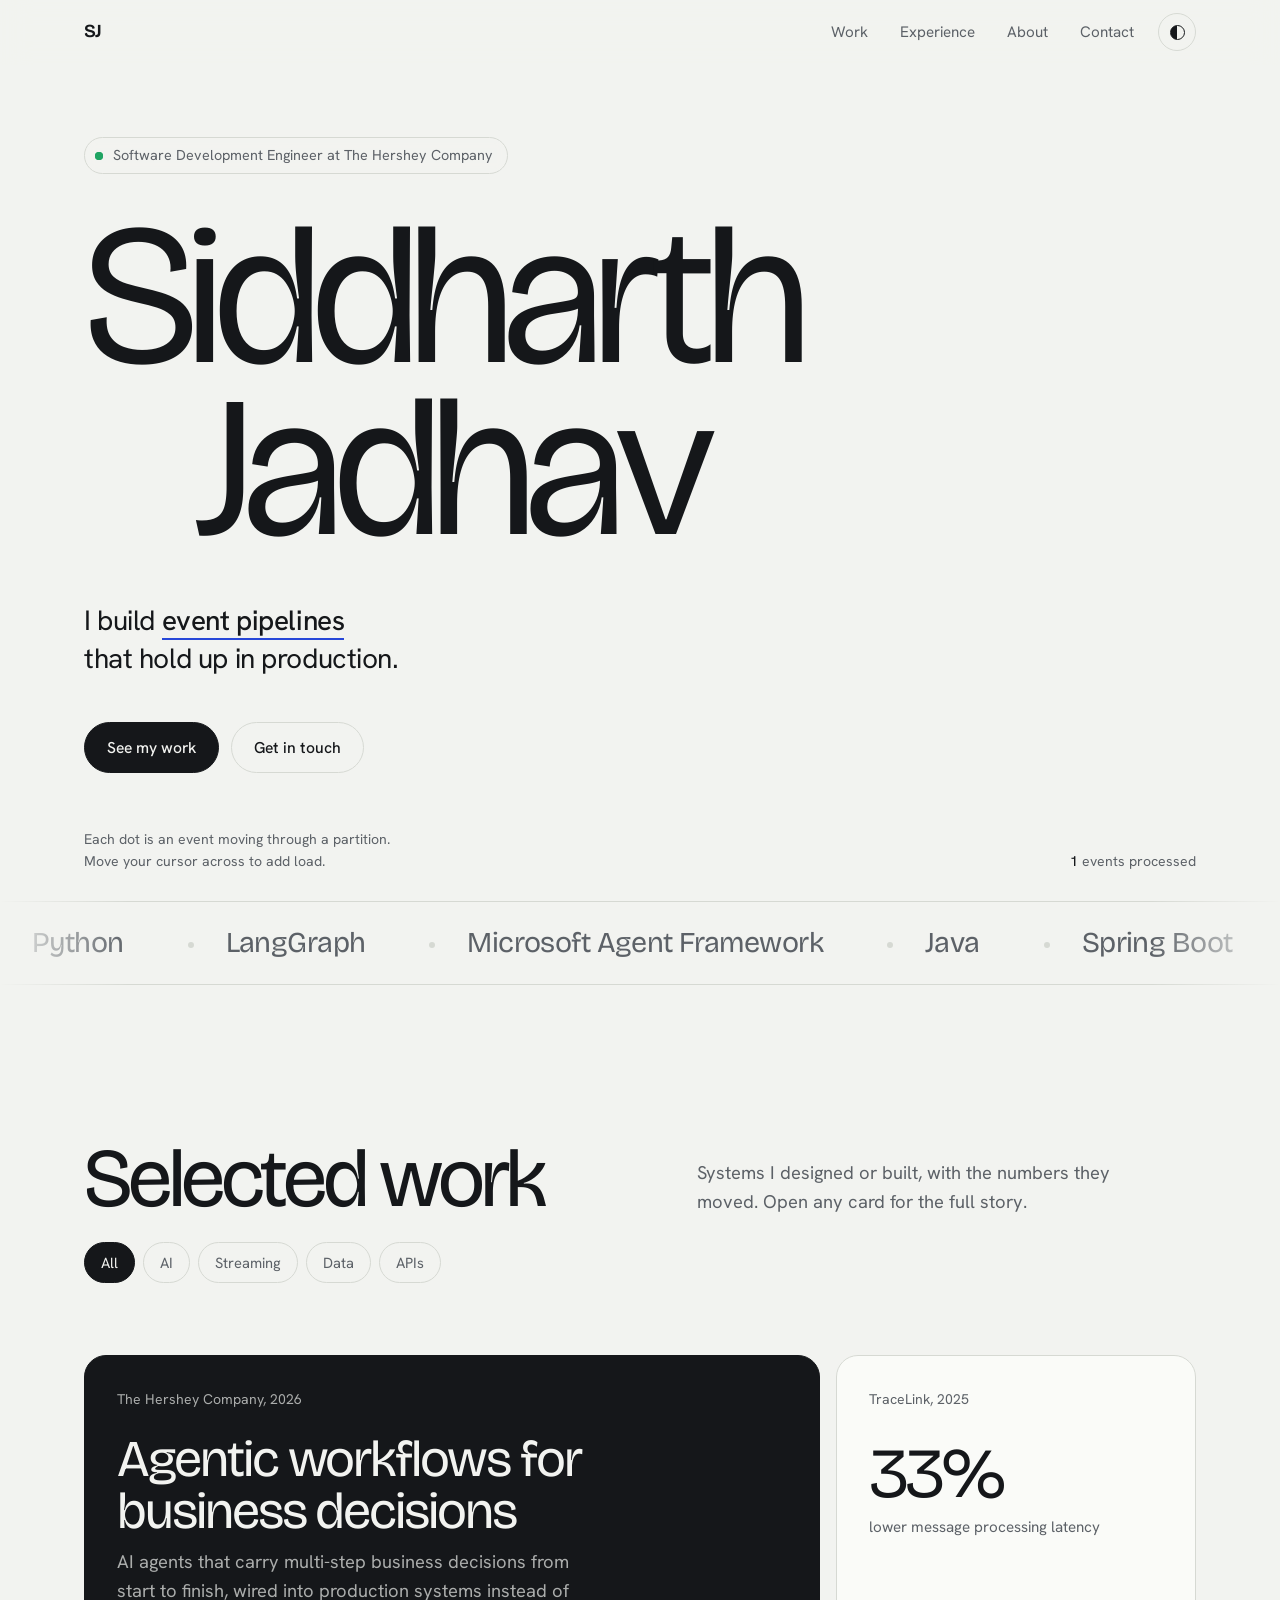
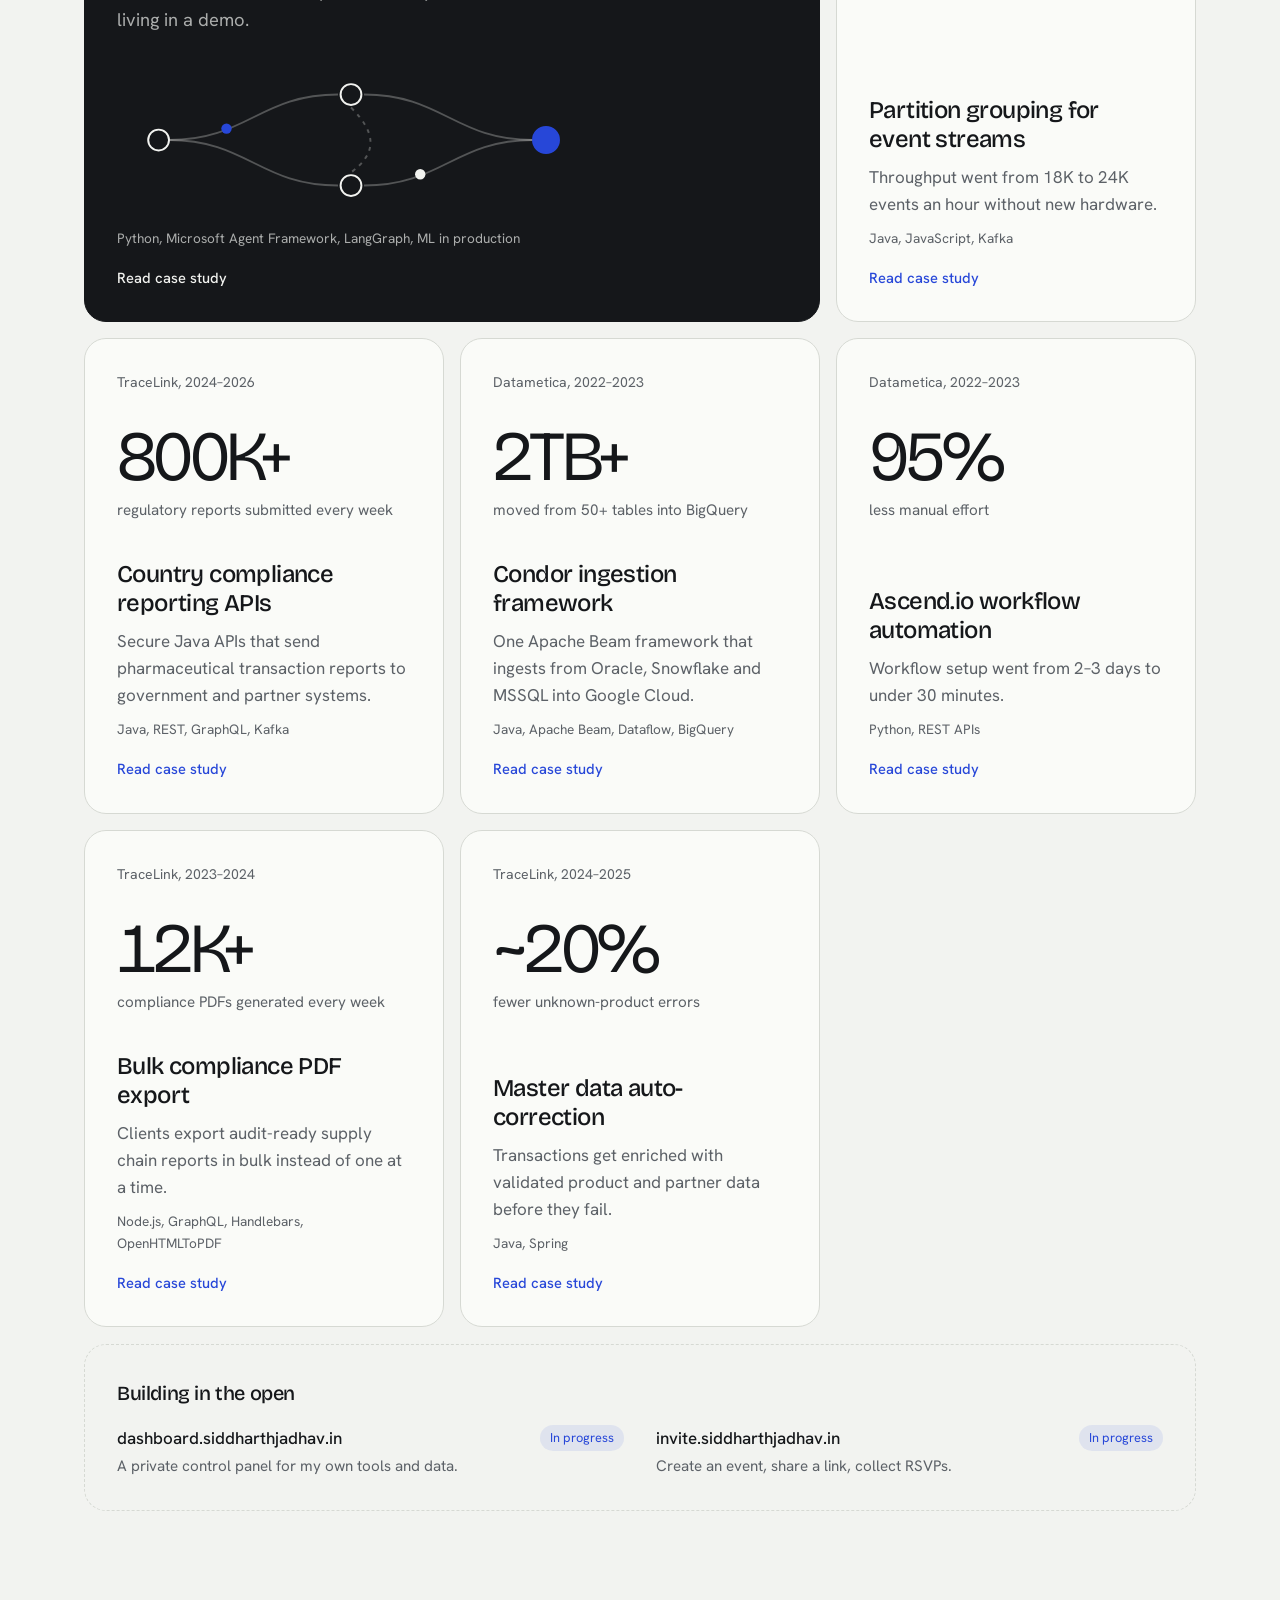
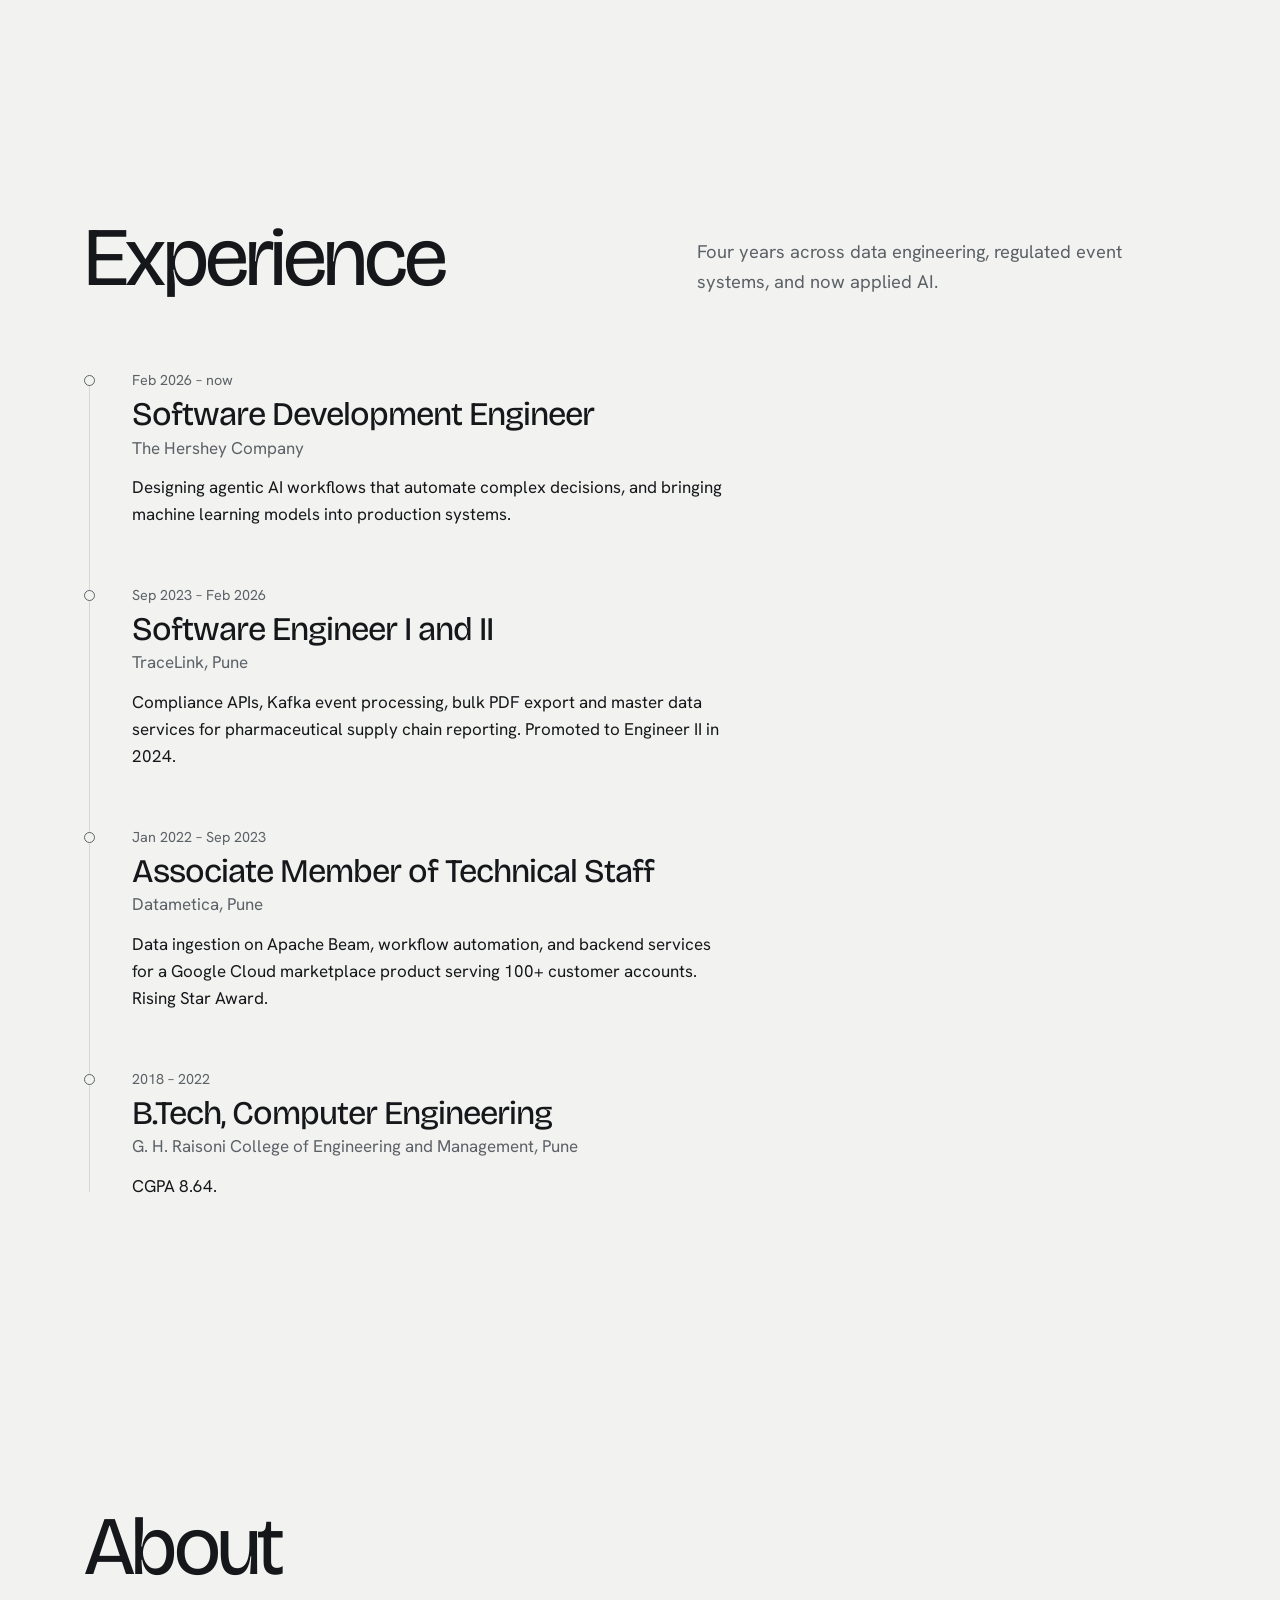
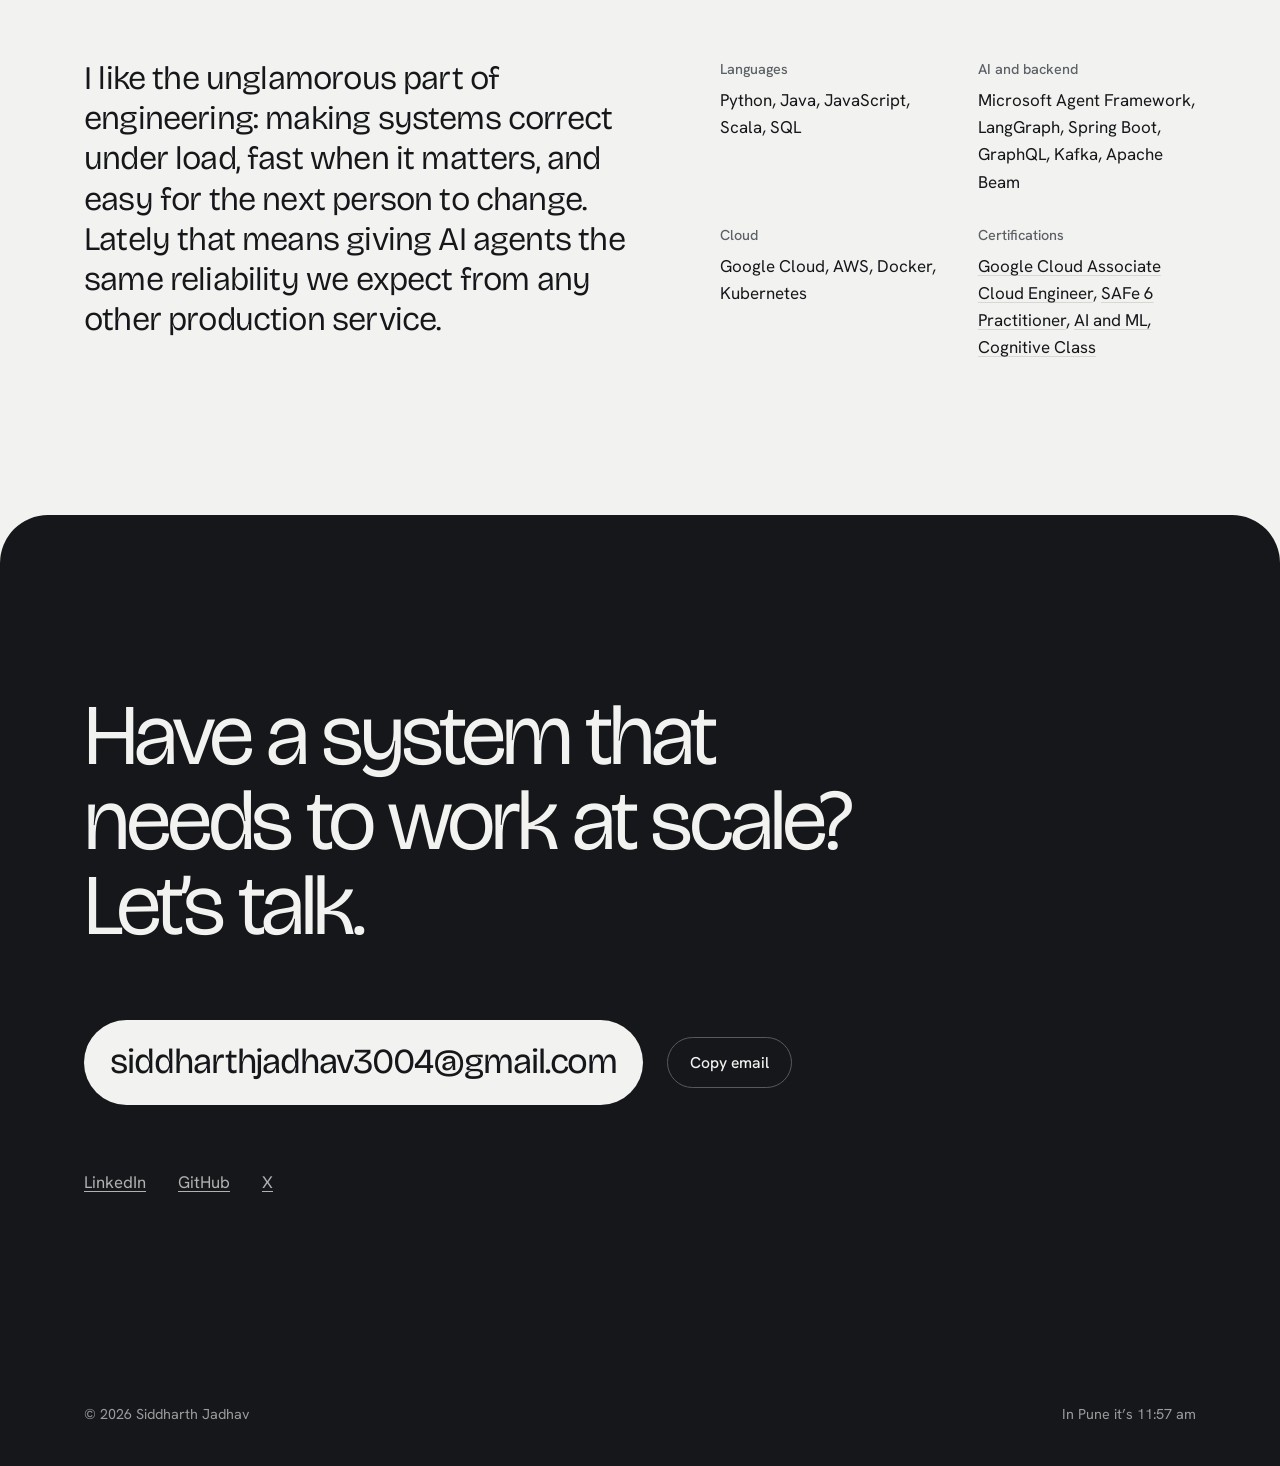
==== index.html @ 0a99e466 "init" ====
<!doctype html>
<html lang="en">
<head>
  <meta charset="utf-8">
  <meta name="viewport" content="width=device-width, initial-scale=1, viewport-fit=cover">
  <title>Siddharth Jadhav, software engineer for AI and data systems</title>
  <meta name="description" content="Siddharth Jadhav builds AI agents, event pipelines and data platforms that run in production. Software engineer at The Hershey Company, Pune.">
  <meta name="theme-color" content="#F2F3F0" media="(prefers-color-scheme: light)">
  <meta name="theme-color" content="#111315" media="(prefers-color-scheme: dark)">
  <link rel="canonical" href="https://siddharthjadhav.in/">
  <link rel="icon" href="/favicon.svg" type="image/svg+xml">
  <meta property="og:type" content="website">
  <meta property="og:url" content="https://siddharthjadhav.in/">
  <meta property="og:title" content="Siddharth Jadhav, software engineer">
  <meta property="og:description" content="AI agents, event pipelines and data platforms that run in production.">
  <meta name="twitter:card" content="summary">
  <script>
    document.documentElement.classList.add('js');
    try { const t = localStorage.getItem('theme'); if (t) document.documentElement.dataset.theme = t; } catch (e) {}
  </script>
  <link rel="preconnect" href="https://fonts.googleapis.com">
  <link rel="preconnect" href="https://fonts.gstatic.com" crossorigin>
  <link href="https://fonts.googleapis.com/css2?family=Bricolage+Grotesque:opsz,wght@12..96,300..700&family=Hanken+Grotesk:wght@400..600&display=swap" rel="stylesheet">
  <link rel="stylesheet" href="/styles.css">
  <script src="/main.js" defer></script>
</head>
<body>
  <a class="skip" href="#main">Skip to content</a>
  <div class="progress" aria-hidden="true"><span id="progress"></span></div>

  <header class="nav" id="nav">
    <div class="wrap nav__inner">
      <a class="nav__mark" href="#top" aria-label="Siddharth Jadhav, back to top">SJ</a>
      <nav aria-label="Sections">
        <ul class="nav__links">
          <li><a href="#work">Work</a></li>
          <li><a href="#experience">Experience</a></li>
          <li><a href="#about">About</a></li>
          <li><a href="#contact">Contact</a></li>
        </ul>
      </nav>
      <button class="theme" id="theme" type="button" aria-label="Switch to dark theme"><span class="theme__dot" aria-hidden="true"></span></button>
    </div>
  </header>

  <main id="main">
    <!-- Hero -->
    <section class="hero" id="top" aria-labelledby="hero-name">
      <canvas class="hero__stream" id="stream" aria-hidden="true"></canvas>
      <div class="wrap hero__inner">
        <p class="hero__now"><span class="pulse" aria-hidden="true"></span>Software Development Engineer at The Hershey Company</p>
        <h1 class="hero__name" id="hero-name" aria-label="Siddharth Jadhav">
          <span class="split" aria-hidden="true">Siddharth</span>
          <span class="split" aria-hidden="true">Jadhav</span>
        </h1>
        <p class="hero__lede">
          I build <span class="rotator" id="rotator" aria-hidden="true"><span>agentic AI workflows</span></span><span class="sr-only">agentic AI workflows, event pipelines and data platforms</span>
          <br>that hold up in production.
        </p>
        <div class="hero__actions">
          <a class="btn btn--solid" href="#work">See my work</a>
          <a class="btn" href="#contact">Get in touch</a>
        </div>
      </div>
      <div class="wrap hero__meta">
        <p class="hero__hint" id="stream-hint">Each dot is an event moving through a partition. Move your cursor across to add load.</p>
        <p class="hero__count" aria-live="off"><span id="stream-count">0</span> events processed</p>
      </div>
    </section>

    <!-- Stack marquee -->
    <div class="marquee" aria-label="Technologies I work with">
      <div class="marquee__track">
        <ul>
          <li>Python</li><li>LangGraph</li><li>Microsoft Agent Framework</li><li>Java</li><li>Spring Boot</li><li>Kafka</li><li>GraphQL</li><li>Apache Beam</li><li>BigQuery</li><li>Google Cloud</li><li>AWS</li><li>Docker</li><li>Kubernetes</li><li>Scala</li><li>SQL</li>
        </ul>
        <ul aria-hidden="true">
          <li>Python</li><li>LangGraph</li><li>Microsoft Agent Framework</li><li>Java</li><li>Spring Boot</li><li>Kafka</li><li>GraphQL</li><li>Apache Beam</li><li>BigQuery</li><li>Google Cloud</li><li>AWS</li><li>Docker</li><li>Kubernetes</li><li>Scala</li><li>SQL</li>
        </ul>
      </div>
    </div>

    <!-- Work -->
    <section class="section wrap" id="work" aria-labelledby="work-title">
      <div class="section__head">
        <h2 class="section__title reveal" id="work-title">Selected work</h2>
        <p class="section__intro reveal">Systems I designed or built, with the numbers they moved. Open any card for the full story.</p>
        <div class="filters reveal" role="group" aria-label="Filter projects">
          <button type="button" class="chip" aria-pressed="true" data-filter="all">All</button>
          <button type="button" class="chip" aria-pressed="false" data-filter="ai">AI</button>
          <button type="button" class="chip" aria-pressed="false" data-filter="streaming">Streaming</button>
          <button type="button" class="chip" aria-pressed="false" data-filter="data">Data</button>
          <button type="button" class="chip" aria-pressed="false" data-filter="apis">APIs</button>
        </div>
      </div>

      <ul class="cases" id="cases">
        <li class="case case--feature reveal" data-tags="ai">
          <button class="case__btn" type="button" aria-haspopup="dialog">
            <span class="case__org">The Hershey Company, 2026</span>
            <span class="case__title">Agentic workflows for business decisions</span>
            <span class="case__sum">AI agents that carry multi-step business decisions from start to finish, wired into production systems instead of living in a demo.</span>
            <span class="case__viz" aria-hidden="true">
              <svg viewBox="0 0 400 120" class="agent-graph">
                <path class="edge" d="M40 60 C 100 60, 110 25, 170 25"/><path class="edge" d="M40 60 C 100 60, 110 95, 170 95"/>
                <path class="edge" d="M190 25 C 250 25, 260 60, 320 60"/><path class="edge" d="M190 95 C 250 95, 260 60, 320 60"/>
                <path class="edge edge--loop" d="M180 35 C 200 55, 200 70, 180 85"/>
                <circle class="node" cx="32" cy="60" r="8"/><circle class="node" cx="180" cy="25" r="8"/><circle class="node" cx="180" cy="95" r="8"/><circle class="node node--end" cx="330" cy="60" r="10"/>
                <circle class="token" r="4"><animateMotion dur="3.2s" repeatCount="indefinite" path="M32 60 C 100 60, 110 25, 180 25 C 250 25, 260 60, 330 60"/></circle>
                <circle class="token token--b" r="4"><animateMotion dur="3.2s" begin="1.6s" repeatCount="indefinite" path="M32 60 C 100 60, 110 95, 180 95 C 250 95, 260 60, 330 60"/></circle>
              </svg>
            </span>
            <span class="case__tags">Python, Microsoft Agent Framework, LangGraph, ML in production</span>
            <span class="case__open">Read case study</span>
          </button>
          <div class="case__detail" hidden>
            <h3>The problem</h3>
            <p>Complex decisions and business processes depended on people moving information between systems and making the same judgment calls by hand.</p>
            <h3>What I’m building</h3>
            <p>Agentic workflows built with Microsoft Agent Framework and LangGraph. Agents plan the steps, call tools and internal systems, and hand off to each other, with machine learning models integrated where predictions drive the decision.</p>
            <h3>How I keep it production grade</h3>
            <p>Agents are treated like any other service: observable, testable, and owned. I work across teams so the workflows stay fast, reliable and maintainable rather than fragile prototypes.</p>
            <p class="note">Details are kept general because this work is confidential.</p>
          </div>
        </li>

        <li class="case reveal" data-tags="streaming">
          <button class="case__btn" type="button" aria-haspopup="dialog">
            <span class="case__org">TraceLink, 2025</span>
            <span class="case__metric"><span data-count="33">33</span>%</span>
            <span class="case__metric-label">lower message processing latency</span>
            <span class="case__title">Partition grouping for event streams</span>
            <span class="case__sum">Throughput went from 18K to 24K events an hour without new hardware.</span>
            <span class="case__tags">Java, JavaScript, Kafka</span>
            <span class="case__open">Read case study</span>
          </button>
          <div class="case__detail" hidden>
            <h3>The problem</h3>
            <p>Messages arrived in very different sizes: roughly 5% large, 20% medium and 75% small. Processing them together meant large payloads slowed everything behind them.</p>
            <h3>What I built</h3>
            <p>A partition grouping approach in Java and JavaScript that routes messages by size class, so heavy messages stop blocking the light ones that make up most of the traffic.</p>
            <h3>The result</h3>
            <p>Message processing latency dropped 33% and throughput rose from 18K to 24K events an hour.</p>
          </div>
        </li>

        <li class="case reveal" data-tags="apis streaming">
          <button class="case__btn" type="button" aria-haspopup="dialog">
            <span class="case__org">TraceLink, 2024–2026</span>
            <span class="case__metric"><span data-count="800">800</span>K+</span>
            <span class="case__metric-label">regulatory reports submitted every week</span>
            <span class="case__title">Country compliance reporting APIs</span>
            <span class="case__sum">Secure Java APIs that send pharmaceutical transaction reports to government and partner systems.</span>
            <span class="case__tags">Java, REST, GraphQL, Kafka</span>
            <span class="case__open">Read case study</span>
          </button>
          <div class="case__detail" hidden>
            <h3>The problem</h3>
            <p>Pharmaceutical companies must report transactions to regulators in each country, on time and without errors, at very high volume.</p>
            <h3>What I built</h3>
            <p>RESTful Java APIs for several country compliance apps, plus parts of the system design for event-driven features connected through GraphQL APIs and Kafka. Message handling is idempotent, so retries never create duplicate filings.</p>
            <h3>The result</h3>
            <p>More than 800,000 transaction reports a week flow securely to regulatory reporting systems.</p>
          </div>
        </li>

        <li class="case reveal" data-tags="data">
          <button class="case__btn" type="button" aria-haspopup="dialog">
            <span class="case__org">Datametica, 2022–2023</span>
            <span class="case__metric"><span data-count="2">2</span>TB+</span>
            <span class="case__metric-label">moved from 50+ tables into BigQuery</span>
            <span class="case__title">Condor ingestion framework</span>
            <span class="case__sum">One Apache Beam framework that ingests from Oracle, Snowflake and MSSQL into Google Cloud.</span>
            <span class="case__tags">Java, Apache Beam, Dataflow, BigQuery</span>
            <span class="case__open">Read case study</span>
          </button>
          <div class="case__detail" hidden>
            <h3>The problem</h3>
            <p>Each migration to BigQuery meant writing new pipeline code per source database and per table.</p>
            <h3>What I built</h3>
            <p>A reusable ingestion framework in Java on Apache Beam, running on Google Cloud Dataflow, that handles Oracle, Snowflake and MSSQL sources.</p>
            <h3>The result</h3>
            <p>Over 2TB of data across 50+ tables ingested into BigQuery. I later trained 80+ colleagues on Beam and Dataflow, which earned Trainer of the Quarter.</p>
          </div>
        </li>

        <li class="case reveal" data-tags="data apis">
          <button class="case__btn" type="button" aria-haspopup="dialog">
            <span class="case__org">Datametica, 2022–2023</span>
            <span class="case__metric"><span data-count="95">95</span>%</span>
            <span class="case__metric-label">less manual effort</span>
            <span class="case__title">Ascend.io workflow automation</span>
            <span class="case__sum">Workflow setup went from 2–3 days to under 30 minutes.</span>
            <span class="case__tags">Python, REST APIs</span>
            <span class="case__open">Read case study</span>
          </button>
          <div class="case__detail" hidden>
            <h3>The problem</h3>
            <p>Creating data workflows in Ascend.io was manual and repetitive, taking two to three days each.</p>
            <h3>What I built</h3>
            <p>A plugin in Python that drives Ascend.io through its REST APIs and generates workflows automatically.</p>
            <h3>The result</h3>
            <p>Workflow creation dropped to under 30 minutes, cutting manual effort by 95%.</p>
          </div>
        </li>

        <li class="case reveal" data-tags="apis">
          <button class="case__btn" type="button" aria-haspopup="dialog">
            <span class="case__org">TraceLink, 2023–2024</span>
            <span class="case__metric"><span data-count="12">12</span>K+</span>
            <span class="case__metric-label">compliance PDFs generated every week</span>
            <span class="case__title">Bulk compliance PDF export</span>
            <span class="case__sum">Clients export audit-ready supply chain reports in bulk instead of one at a time.</span>
            <span class="case__tags">Node.js, GraphQL, Handlebars, OpenHTMLToPDF</span>
            <span class="case__open">Read case study</span>
          </button>
          <div class="case__detail" hidden>
            <h3>The problem</h3>
            <p>Supply chain audits needed professional transaction documents, and clients had no way to produce them at scale.</p>
            <h3>What I built</h3>
            <p>A bulk T2 export feature using Handlebars templates, Node.js and GraphQL, rendered to PDF with OpenHTMLToPDF.</p>
            <h3>The result</h3>
            <p>Clients generate more than 12,000 compliance PDFs a week for audit reporting.</p>
          </div>
        </li>

        <li class="case reveal" data-tags="data">
          <button class="case__btn" type="button" aria-haspopup="dialog">
            <span class="case__org">TraceLink, 2024–2025</span>
            <span class="case__metric">~<span data-count="20">20</span>%</span>
            <span class="case__metric-label">fewer unknown-product errors</span>
            <span class="case__title">Master data auto-correction</span>
            <span class="case__sum">Transactions get enriched with validated product and partner data before they fail.</span>
            <span class="case__tags">Java, Spring</span>
            <span class="case__open">Read case study</span>
          </button>
          <div class="case__detail" hidden>
            <h3>The problem</h3>
            <p>Transactions failed when they referenced product codes (NDCs) or partners the system didn’t recognise.</p>
            <h3>What I built</h3>
            <p>Automated Master Data NDC Update and Partner Master Lookup services in Java Spring that fill in validated data automatically.</p>
            <h3>The result</h3>
            <p>Unknown-NDC transaction errors fell by about 20%. Separately, I fixed data-loss bugs affecting 1.5M+ monthly transactions and added 15+ Grafana metrics to catch issues early.</p>
          </div>
        </li>
      </ul>

      <p class="empty" id="cases-empty" hidden>No projects in this category yet.</p>

      <div class="building reveal">
        <h3 class="building__title">Building in the open</h3>
        <ul class="building__list">
          <li>
            <span class="building__name">dashboard.siddharthjadhav.in</span>
            <span class="building__desc">A private control panel for my own tools and data.</span>
            <span class="status">In progress</span>
          </li>
          <li>
            <span class="building__name">invite.siddharthjadhav.in</span>
            <span class="building__desc">Create an event, share a link, collect RSVPs.</span>
            <span class="status">In progress</span>
          </li>
        </ul>
      </div>
    </section>

    <!-- Experience -->
    <section class="section wrap" id="experience" aria-labelledby="exp-title">
      <div class="section__head">
        <h2 class="section__title reveal" id="exp-title">Experience</h2>
        <p class="section__intro reveal">Four years across data engineering, regulated event systems, and now applied AI.</p>
      </div>
      <ol class="timeline" id="timeline">
        <li class="timeline__fill" aria-hidden="true"><span id="timeline-fill"></span></li>
        <li class="stop reveal">
          <span class="stop__dot" aria-hidden="true"></span>
          <p class="stop__when">Feb 2026 – now</p>
          <h3 class="stop__role">Software Development Engineer</h3>
          <p class="stop__org">The Hershey Company</p>
          <p class="stop__text">Designing agentic AI workflows that automate complex decisions, and bringing machine learning models into production systems.</p>
        </li>
        <li class="stop reveal">
          <span class="stop__dot" aria-hidden="true"></span>
          <p class="stop__when">Sep 2023 – Feb 2026</p>
          <h3 class="stop__role">Software Engineer I and II</h3>
          <p class="stop__org">TraceLink, Pune</p>
          <p class="stop__text">Compliance APIs, Kafka event processing, bulk PDF export and master data services for pharmaceutical supply chain reporting. Promoted to Engineer II in 2024.</p>
        </li>
        <li class="stop reveal">
          <span class="stop__dot" aria-hidden="true"></span>
          <p class="stop__when">Jan 2022 – Sep 2023</p>
          <h3 class="stop__role">Associate Member of Technical Staff</h3>
          <p class="stop__org">Datametica, Pune</p>
          <p class="stop__text">Data ingestion on Apache Beam, workflow automation, and backend services for a Google Cloud marketplace product serving 100+ customer accounts. Rising Star Award.</p>
        </li>
        <li class="stop reveal">
          <span class="stop__dot" aria-hidden="true"></span>
          <p class="stop__when">2018 – 2022</p>
          <h3 class="stop__role">B.Tech, Computer Engineering</h3>
          <p class="stop__org">G. H. Raisoni College of Engineering and Management, Pune</p>
          <p class="stop__text">CGPA 8.64.</p>
        </li>
      </ol>
    </section>

    <!-- About -->
    <section class="section wrap about" id="about" aria-labelledby="about-title">
      <div class="section__head">
        <h2 class="section__title reveal" id="about-title">About</h2>
      </div>
      <div class="about__grid">
        <p class="about__lede reveal">I like the unglamorous part of engineering: making systems correct under load, fast when it matters, and easy for the next person to change. Lately that means giving AI agents the same reliability we expect from any other production service.</p>
        <div class="about__cols">
          <div class="reveal">
            <h3 class="mini">Languages</h3>
            <p>Python, Java, JavaScript, Scala, SQL</p>
          </div>
          <div class="reveal">
            <h3 class="mini">AI and backend</h3>
            <p>Microsoft Agent Framework, LangGraph, Spring Boot, GraphQL, Kafka, Apache Beam</p>
          </div>
          <div class="reveal">
            <h3 class="mini">Cloud</h3>
            <p>Google Cloud, AWS, Docker, Kubernetes</p>
          </div>
          <div class="reveal">
            <h3 class="mini">Certifications</h3>
            <p>
              <a href="https://www.linkedin.com/in/siddharthjadhavcs" target="_blank" rel="noopener">Google Cloud Associate Cloud Engineer</a>,
              <a href="https://www.credly.com/badges/0607cac9-7429-40f5-8d12-6b64a082e277/public_url" target="_blank" rel="noopener">SAFe 6 Practitioner</a>,
              <a href="https://courses.cognitiveclass.ai/certificates/bc1ccd6fc1c7474e9ce365d98f029f6e" target="_blank" rel="noopener">AI and ML, Cognitive Class</a>
            </p>
          </div>
        </div>
      </div>
    </section>

    <!-- Contact -->
    <section class="contact" id="contact" aria-labelledby="contact-title">
      <div class="wrap">
        <h2 class="contact__title reveal" id="contact-title">Have a system that needs to work at scale? Let’s talk.</h2>
        <div class="contact__row reveal">
          <a class="contact__email magnetic" id="email" href="mailto:siddharthjadhav3004@gmail.com">siddharthjadhav3004@gmail.com</a>
          <button class="btn" id="copy" type="button">Copy email</button>
        </div>
        <ul class="contact__links reveal">
          <li><a href="https://www.linkedin.com/in/siddharthjadhavcs" target="_blank" rel="noopener">LinkedIn</a></li>
          <li><a href="https://github.com/SiddharthJadhav99" target="_blank" rel="noopener">GitHub</a></li>
          <li><a href="https://x.com/siddharth_png" target="_blank" rel="noopener">X</a></li>
        </ul>
      </div>
    </section>
  </main>

  <footer class="footer wrap">
    <p>© <span id="year">2026</span> Siddharth Jadhav</p>
    <p>In Pune it’s <time id="clock">--:--</time></p>
  </footer>

  <dialog class="sheet" id="sheet" aria-labelledby="sheet-title">
    <div class="sheet__inner">
      <button class="sheet__close" type="button" id="sheet-close" aria-label="Close case study"></button>
      <p class="sheet__org" id="sheet-org"></p>
      <h2 class="sheet__title" id="sheet-title"></h2>
      <p class="sheet__metric" id="sheet-metric"></p>
      <div class="sheet__body" id="sheet-body"></div>
      <p class="sheet__tags" id="sheet-tags"></p>
    </div>
  </dialog>
</body>
</html>
---- styles.css ----
:root {
  --bg: #F2F3F0;
  --surface: #FAFBF8;
  --ink: #15171A;
  --muted: #5C6167;
  --line: #D6D9D3;
  --accent: #2747D8;
  --accent-ink: #FFFFFF;
  --accent-soft: rgba(39, 71, 216, 0.09);
  --display: "Bricolage Grotesque", "Hanken Grotesk", ui-sans-serif, system-ui, sans-serif;
  --text: "Hanken Grotesk", ui-sans-serif, system-ui, -apple-system, "Segoe UI", Roboto, sans-serif;
  --pad: clamp(20px, 5vw, 64px);
  --ease: cubic-bezier(.2, .7, .1, 1);
  --spring: cubic-bezier(.34, 1.4, .64, 1);
  color-scheme: light;
  box-sizing: border-box;
  padding-top: env(safe-area-inset-top, 0px);
  padding-bottom: env(safe-area-inset-bottom, 0px);
}
@media (prefers-color-scheme: dark) {
  :root:not([data-theme="light"]) {
    --bg: #111315; --surface: #181B1E; --ink: #ECEDE9; --muted: #9AA1A7; --line: #2A2E33;
    --accent: #8EA2FF; --accent-ink: #0E1230; --accent-soft: rgba(142, 162, 255, 0.11);
    color-scheme: dark;
  }
}
:root[data-theme="dark"] {
  --bg: #111315; --surface: #181B1E; --ink: #ECEDE9; --muted: #9AA1A7; --line: #2A2E33;
  --accent: #8EA2FF; --accent-ink: #0E1230; --accent-soft: rgba(142, 162, 255, 0.11);
  color-scheme: dark;
}

*, *::before, *::after { box-sizing: inherit; }
html { scroll-behavior: smooth; scroll-padding-top: calc(76px + env(safe-area-inset-top, 0px)); -webkit-text-size-adjust: 100%; }
body {
  margin: 0; background: var(--bg); color: var(--ink);
  font-family: var(--text); font-size: clamp(1rem, .96rem + .2vw, 1.0625rem); line-height: 1.6;
  -webkit-font-smoothing: antialiased; overflow-x: clip;
  transition: background-color .5s var(--ease), color .5s var(--ease);
}
a { color: inherit; text-underline-offset: .2em; text-decoration-thickness: 1px; }
a:hover { color: var(--accent); }
:focus-visible { outline: 2px solid var(--accent); outline-offset: 3px; border-radius: 4px; }
::selection { background: var(--accent); color: var(--accent-ink); }
.sr-only { position: absolute; width: 1px; height: 1px; overflow: hidden; clip: rect(0 0 0 0); white-space: nowrap; }
.wrap { width: 100%; max-width: 1240px; margin-inline: auto; padding-inline: var(--pad); }
.skip { position: absolute; left: 12px; top: -60px; padding: 8px 14px; background: var(--ink); color: var(--bg); border-radius: 8px; z-index: 60; text-decoration: none; }
.skip:focus { top: calc(12px + env(safe-area-inset-top, 0px)); }

/* Scroll progress and nav */
.progress { position: fixed; top: env(safe-area-inset-top, 0px); left: 0; right: 0; height: 2px; z-index: 40; pointer-events: none; }
.progress span { display: block; height: 100%; background: var(--accent); transform-origin: left; transform: scaleX(0); }
body::before { content: ""; position: fixed; inset: 0 0 auto; height: env(safe-area-inset-top, 0px); z-index: 30; background: var(--bg); }
.nav {
  position: sticky; top: env(safe-area-inset-top, 0px); z-index: 30;
  background: color-mix(in srgb, var(--bg) 82%, transparent);
  backdrop-filter: saturate(1.5) blur(14px); -webkit-backdrop-filter: saturate(1.5) blur(14px);
  border-bottom: 1px solid transparent;
  transition: border-color .3s, transform .45s var(--ease);
}
.nav.is-scrolled { border-bottom-color: var(--line); }
.nav.is-hidden { transform: translateY(-110%); }
.nav__inner { display: flex; align-items: center; gap: 24px; height: 64px; }
.nav__mark { font-family: var(--display); font-weight: 650; font-size: 1.15rem; letter-spacing: -.03em; text-decoration: none; }
.nav__inner > nav { margin-left: auto; }
.nav__links { display: flex; gap: clamp(14px, 3vw, 32px); list-style: none; margin: 0; padding: 0; }
.nav__links a { position: relative; text-decoration: none; color: var(--muted); font-size: .95rem; padding-block: 6px; transition: color .2s; }
.nav__links a::after { content: ""; position: absolute; left: 0; right: 0; bottom: 0; height: 1.5px; background: currentColor; transform: scaleX(0); transform-origin: right; transition: transform .4s var(--ease); }
.nav__links a:hover, .nav__links a[aria-current="true"] { color: var(--ink); }
.nav__links a:hover::after, .nav__links a[aria-current="true"]::after { transform: scaleX(1); transform-origin: left; }
.theme { width: 38px; height: 38px; display: grid; place-items: center; background: none; border: 1px solid var(--line); border-radius: 50%; cursor: pointer; transition: border-color .2s, transform .3s var(--spring); }
.theme:hover { border-color: var(--ink); transform: rotate(-12deg); }
.theme__dot { width: 15px; height: 15px; border-radius: 50%; border: 1.5px solid var(--ink); background: linear-gradient(90deg, var(--ink) 50%, transparent 50%); transition: transform .6s var(--ease); }
:root[data-theme="dark"] .theme__dot { transform: rotate(180deg); }

/* Buttons */
.btn {
  display: inline-flex; align-items: center; justify-content: center; gap: 8px;
  font: inherit; font-size: .98rem; font-weight: 500; text-decoration: none;
  padding: 12px 22px; border-radius: 999px; border: 1px solid var(--line);
  background: transparent; color: var(--ink); cursor: pointer;
  transition: border-color .2s, background-color .25s, color .25s, transform .35s var(--spring);
}
.btn:hover { border-color: var(--ink); color: var(--ink); transform: translateY(-2px); }
.btn:active { transform: translateY(0) scale(.98); }
.btn--solid { background: var(--ink); border-color: var(--ink); color: var(--bg); }
.btn--solid:hover { background: var(--accent); border-color: var(--accent); color: var(--accent-ink); }
.btn.is-done { background: var(--ink); color: var(--bg); border-color: var(--ink); }

/* Hero */
.hero { position: relative; min-height: calc(100svh - 64px); display: flex; flex-direction: column; justify-content: center; padding-block: clamp(48px, 8vh, 96px) 28px; isolation: isolate; }
.hero__stream { position: absolute; inset: 0; width: 100%; height: 100%; z-index: -1;
  -webkit-mask-image: linear-gradient(180deg, transparent 0%, #000 18%, #000 78%, transparent 100%);
  mask-image: linear-gradient(180deg, transparent 0%, #000 18%, #000 78%, transparent 100%); }
.hero__inner { position: relative; }
.hero__now { display: inline-flex; align-items: center; gap: 10px; margin: 0 0 clamp(20px, 3vw, 36px); padding: 6px 14px 6px 10px; border: 1px solid var(--line); border-radius: 999px; background: color-mix(in srgb, var(--bg) 70%, transparent); backdrop-filter: blur(6px); -webkit-backdrop-filter: blur(6px); font-size: .9rem; color: var(--muted); }
.pulse { flex-shrink: 0; position: relative; width: 8px; height: 8px; border-radius: 50%; background: #1FA463; }
.pulse::after { content: ""; position: absolute; inset: 0; border-radius: 50%; background: inherit; animation: ping 2s var(--ease) infinite; }
@keyframes ping { 0% { transform: scale(1); opacity: .7; } 100% { transform: scale(3); opacity: 0; } }
.hero__name {
  margin: 0; font-family: var(--display); font-weight: 350; font-variation-settings: "opsz" 96;
  font-size: clamp(3.6rem, 16.5vw, 12.5rem); line-height: .86; letter-spacing: -.05em;
}
.split { display: block; white-space: nowrap; }
.split + .split { padding-left: .55em; }
.char { display: inline-block; will-change: transform; }
.hero__lede { margin: clamp(28px, 4vw, 48px) 0 0; font-size: clamp(1.2rem, 1rem + 1vw, 1.75rem); line-height: 1.35; letter-spacing: -.015em; max-width: 30ch; }
.rotator { position: relative; display: inline-block; vertical-align: top; overflow: hidden; height: 1.35em; line-height: 1.35; padding-bottom: 0; }
.rotator span { display: inline-block; font-weight: 500; }
.rotator::after { content: ""; position: absolute; left: 0; right: 0; bottom: 0; height: 2px; background: var(--accent); transform-origin: left; animation: underline 3.2s var(--ease) infinite; }
@keyframes underline { 0% { transform: scaleX(0); } 25%, 80% { transform: scaleX(1); } 100% { transform: scaleX(0); transform-origin: right; } }
.hero__actions { display: flex; flex-wrap: wrap; gap: 12px; margin-top: clamp(28px, 4vw, 44px); }
.hero__meta { display: flex; justify-content: space-between; align-items: end; gap: 12px 32px; flex-wrap: wrap; margin-top: auto; padding-top: 48px; font-size: .88rem; color: var(--muted); }
.hero__meta p { margin: 0; }
.hero__hint { max-width: 42ch; }
.hero__count { font-variant-numeric: tabular-nums; }
.hero__count span { color: var(--ink); font-weight: 500; }

/* Load sequence */
@media (prefers-reduced-motion: no-preference) {
  .js .char { opacity: 0; transform: translateY(.5em) rotate(6deg); animation: charIn .9s var(--ease) forwards; animation-delay: calc(var(--i) * 32ms + 120ms); }
  .js .hero__now, .js .hero__lede, .js .hero__actions, .js .hero__meta { opacity: 0; transform: translateY(14px); animation: rise .9s var(--ease) forwards; }
  .js .hero__now { animation-delay: .05s; }
  .js .hero__lede { animation-delay: .55s; }
  .js .hero__actions { animation-delay: .7s; }
  .js .hero__meta { animation-delay: 1s; }
}
@keyframes charIn { to { opacity: 1; transform: none; } }
@keyframes rise { to { opacity: 1; transform: none; } }

/* Marquee */
.marquee { border-block: 1px solid var(--line); overflow: hidden; padding-block: 18px; -webkit-mask-image: linear-gradient(90deg, transparent, #000 10%, #000 90%, transparent); mask-image: linear-gradient(90deg, transparent, #000 10%, #000 90%, transparent); }
.marquee__track { display: flex; width: max-content; animation: marquee 48s linear infinite; }
.marquee:hover .marquee__track { animation-play-state: paused; }
.marquee ul { display: flex; list-style: none; margin: 0; padding: 0; }
.marquee li { font-family: var(--display); font-size: clamp(1.2rem, 1rem + 1vw, 1.8rem); font-weight: 400; letter-spacing: -.02em; padding-inline: clamp(16px, 2.5vw, 32px); white-space: nowrap; color: var(--muted); transition: color .2s; }
.marquee li:hover { color: var(--ink); }
.marquee li + li::before { content: ""; display: inline-block; width: 6px; height: 6px; border-radius: 50%; background: var(--line); margin-right: clamp(16px, 2.5vw, 32px); vertical-align: middle; }
.marquee ul + ul li:first-child::before { content: ""; display: inline-block; width: 6px; height: 6px; border-radius: 50%; background: var(--line); margin-right: clamp(16px, 2.5vw, 32px); vertical-align: middle; }
@keyframes marquee { to { transform: translateX(-50%); } }

/* Sections */
.section { padding-block: clamp(80px, 12vw, 160px); }
.section__head { display: grid; gap: 16px; margin-bottom: clamp(40px, 6vw, 72px); }
@media (min-width: 900px) { .section__head { grid-template-columns: 1.1fr 1fr; align-items: end; column-gap: 64px; } .filters { grid-column: 1 / -1; } }
.section__title { margin: 0; font-family: var(--display); font-weight: 400; font-size: clamp(2.6rem, 1.6rem + 4.5vw, 5.5rem); line-height: .95; letter-spacing: -.045em; }
.section__intro { margin: 0; color: var(--muted); max-width: 46ch; font-size: clamp(1.02rem, .95rem + .3vw, 1.15rem); }

/* Reveal on scroll */
@media (prefers-reduced-motion: no-preference) {
  .js .reveal { opacity: 0; transform: translateY(28px); transition: opacity .9s var(--ease), transform .9s var(--ease); transition-delay: var(--d, 0s); }
  .js .reveal.is-in { opacity: 1; transform: none; }
}

/* Filters */
.filters { display: flex; flex-wrap: wrap; gap: 8px; margin-top: 8px; }
.chip { font: inherit; font-size: .92rem; padding: 8px 16px; border-radius: 999px; border: 1px solid var(--line); background: transparent; color: var(--muted); cursor: pointer; transition: all .25s var(--ease); }
.chip:hover { color: var(--ink); border-color: var(--ink); }
.chip[aria-pressed="true"] { background: var(--ink); color: var(--bg); border-color: var(--ink); }

/* Case cards */
.cases { list-style: none; margin: 0; padding: 0; display: grid; gap: 16px; grid-template-columns: 1fr; }
@media (min-width: 680px) { .cases { grid-template-columns: repeat(2, 1fr); } .case--feature { grid-column: 1 / -1; } }
@media (min-width: 1040px) { .cases { grid-template-columns: repeat(3, 1fr); } .case--feature { grid-column: span 2; } }
.case { position: relative; transition: opacity .4s var(--ease), transform .4s var(--ease); }
.case.is-hidden { display: none; }
.case__btn {
  position: relative; width: 100%; height: 100%; display: flex; flex-direction: column; align-items: flex-start; gap: 10px;
  text-align: left; font: inherit; color: inherit; cursor: pointer;
  padding: clamp(22px, 2.6vw, 32px); border-radius: 22px; border: 1px solid var(--line);
  background: var(--surface); overflow: hidden;
  transition: border-color .3s, transform .5s var(--ease), box-shadow .5s var(--ease);
  transform: perspective(900px) rotateX(var(--rx, 0deg)) rotateY(var(--ry, 0deg));
}
.case__btn::before {
  content: ""; position: absolute; inset: 0; pointer-events: none; opacity: 0; transition: opacity .4s;
  background: radial-gradient(420px circle at var(--mx, 50%) var(--my, 50%), var(--accent-soft), transparent 60%);
}
.case__btn:hover { border-color: color-mix(in srgb, var(--accent) 45%, var(--line)); box-shadow: 0 24px 60px -32px color-mix(in srgb, var(--accent) 45%, transparent); }
.case__btn:hover::before { opacity: 1; }
.case__org { font-size: .88rem; color: var(--muted); }
.case__metric { font-family: var(--display); font-weight: 350; font-size: clamp(3rem, 2rem + 3vw, 4.4rem); line-height: 1; letter-spacing: -.05em; margin-top: 18px; font-variant-numeric: tabular-nums; }
.case__metric-label { color: var(--muted); font-size: .95rem; margin-top: -4px; }
.case__title { font-family: var(--display); font-weight: 500; font-size: clamp(1.25rem, 1.1rem + .5vw, 1.5rem); line-height: 1.2; letter-spacing: -.025em; margin-top: auto; padding-top: 28px; }
.case__sum { color: var(--muted); }
.case__tags { font-size: .85rem; color: var(--muted); }
.case__open { position: relative; margin-top: 6px; font-size: .92rem; font-weight: 500; color: var(--accent); }
.case__open::after { content: ""; position: absolute; left: 0; right: 0; bottom: -2px; height: 1px; background: currentColor; transform: scaleX(0); transform-origin: left; transition: transform .4s var(--ease); }
.case__btn:hover .case__open::after, .case__btn:focus-visible .case__open::after { transform: scaleX(1); }

.case--feature .case__btn { background: var(--ink); color: var(--bg); border-color: var(--ink); justify-content: flex-start; }
.case--feature .case__org, .case--feature .case__sum, .case--feature .case__tags { color: color-mix(in srgb, var(--bg) 68%, var(--ink)); }
.case--feature .case__open { color: var(--bg); }
.case--feature .case__title { font-weight: 400; font-size: clamp(1.9rem, 1.3rem + 2.4vw, 3.4rem); line-height: 1.02; letter-spacing: -.04em; max-width: 16ch; padding-top: 12px; margin-top: 0; }
.case--feature .case__sum { font-size: clamp(1.02rem, .95rem + .3vw, 1.15rem); max-width: 46ch; }
.case--feature .case__btn::before { background: radial-gradient(520px circle at var(--mx, 50%) var(--my, 50%), color-mix(in srgb, var(--accent) 30%, transparent), transparent 60%); }
.case__viz { width: 100%; margin-block: 16px auto; }
.agent-graph { width: 100%; max-width: 520px; height: auto; display: block; overflow: visible; }
.agent-graph .edge { fill: none; stroke: currentColor; stroke-opacity: .28; stroke-width: 1.5; }
.agent-graph .edge--loop { stroke-dasharray: 3 4; }
.agent-graph .node { fill: var(--ink); stroke: currentColor; stroke-width: 1.5; }
.agent-graph .node--end { fill: var(--accent); stroke: var(--accent); }
.agent-graph .token { fill: var(--accent); }
.agent-graph .token--b { fill: currentColor; }
@media (prefers-reduced-motion: reduce) { .agent-graph .token { display: none; } }

.empty { color: var(--muted); }

/* Building now */
.building { margin-top: 16px; padding: clamp(22px, 2.6vw, 32px); border: 1.5px dashed var(--line); border-radius: 22px; }
.building__title { margin: 0 0 16px; font-family: var(--display); font-weight: 500; font-size: 1.25rem; letter-spacing: -.02em; }
.building__list { list-style: none; margin: 0; padding: 0; display: grid; gap: 16px; }
@media (min-width: 760px) { .building__list { grid-template-columns: 1fr 1fr; gap: 32px; } }
.building__list li { display: grid; grid-template-columns: 1fr auto; gap: 2px 16px; }
.building__name { font-weight: 500; overflow-wrap: anywhere; }
.building__desc { grid-column: 1; color: var(--muted); font-size: .95rem; }
.status { grid-column: 2; grid-row: 1; align-self: start; font-size: .8rem; padding: 3px 10px; border-radius: 999px; background: var(--accent-soft); color: var(--accent); white-space: nowrap; }

/* Timeline */
.timeline { position: relative; list-style: none; margin: 0; padding: 0 0 0 clamp(28px, 4vw, 48px); max-width: 860px; }
.timeline::before { content: ""; position: absolute; left: 5px; top: 8px; bottom: 8px; width: 1px; background: var(--line); }
.timeline__fill { position: absolute; left: 5px; top: 8px; bottom: 8px; width: 1px; }
.timeline__fill span { display: block; width: 100%; height: 100%; background: var(--accent); transform-origin: top; transform: scaleY(0); }
.stop { position: relative; padding-bottom: clamp(36px, 5vw, 56px); }
.stop:last-child { padding-bottom: 0; }
.stop__dot { position: absolute; left: calc(-1 * clamp(28px, 4vw, 48px)); top: 6px; width: 11px; height: 11px; border-radius: 50%; background: var(--bg); border: 1.5px solid var(--muted); transition: background .4s, border-color .4s, transform .5s var(--spring); }
.stop.is-lit .stop__dot { background: var(--accent); border-color: var(--accent); transform: scale(1.25); }
.stop__when { margin: 0; font-size: .9rem; color: var(--muted); font-variant-numeric: tabular-nums; }
.stop__role { margin: 4px 0 0; font-family: var(--display); font-weight: 450; font-size: clamp(1.4rem, 1.1rem + 1.2vw, 2.1rem); line-height: 1.1; letter-spacing: -.03em; }
.stop__org { margin: 2px 0 0; color: var(--muted); }
.stop__text { margin: 12px 0 0; max-width: 60ch; }

/* About */
.about__grid { display: grid; gap: clamp(32px, 5vw, 64px); }
.about__lede { margin: 0; font-family: var(--display); font-weight: 350; font-size: clamp(1.4rem, 1.1rem + 1.2vw, 2.1rem); line-height: 1.22; letter-spacing: -.025em; max-width: 30ch; }
.about__cols { display: grid; gap: 28px 40px; grid-template-columns: 1fr; }
@media (min-width: 680px) { .about__cols { grid-template-columns: 1fr 1fr; } }
@media (min-width: 1040px) { .about__grid { grid-template-columns: 1.2fr 1fr; align-items: start; } .about__cols { grid-template-columns: 1fr 1fr; } }
.mini { margin: 0 0 6px; font-size: .9rem; font-weight: 500; color: var(--muted); }
.about__cols p { margin: 0; }
.about__cols a { text-decoration-color: var(--line); }
.about__cols a:hover { text-decoration-color: currentColor; }

/* Contact */
.contact { background: var(--ink); color: var(--bg); padding-block: clamp(96px, 14vw, 180px); border-radius: clamp(24px, 4vw, 48px) clamp(24px, 4vw, 48px) 0 0; }
.contact ::selection { background: var(--accent); color: var(--accent-ink); }
.contact__title { margin: 0; font-family: var(--display); font-weight: 350; font-size: clamp(2.4rem, 1.4rem + 5vw, 6rem); line-height: .98; letter-spacing: -.045em; max-width: 15ch; }
.contact__row { display: flex; flex-wrap: wrap; align-items: center; gap: 16px 24px; margin-top: clamp(40px, 6vw, 72px); }
.contact__email {
  display: inline-block; font-family: var(--display); font-weight: 400; font-size: clamp(1.15rem, .6rem + 2.4vw, 2.2rem); letter-spacing: -.03em;
  text-decoration: none; padding: 14px 26px; border-radius: 999px; background: var(--bg); color: var(--ink);
  transition: background-color .3s, color .3s, transform .5s var(--spring); overflow-wrap: anywhere;
}
.contact__email:hover { background: var(--accent); color: var(--accent-ink); }
.contact .btn { color: var(--bg); border-color: color-mix(in srgb, var(--bg) 30%, var(--ink)); }
.contact .btn:hover { border-color: var(--bg); color: var(--bg); }
.contact .btn.is-done { background: var(--bg); color: var(--ink); }
.contact__links { list-style: none; display: flex; flex-wrap: wrap; gap: 12px 32px; margin: clamp(40px, 6vw, 64px) 0 0; padding: 0; }
.contact__links a { color: color-mix(in srgb, var(--bg) 70%, var(--ink)); font-size: 1.05rem; }
.contact__links a:hover { color: var(--bg); }

.footer { display: flex; flex-wrap: wrap; justify-content: space-between; gap: 8px 24px; padding-block: 28px 40px; background: var(--ink); color: color-mix(in srgb, var(--bg) 60%, var(--ink)); font-size: .9rem; max-width: none; padding-inline: max(var(--pad), calc((100% - 1240px) / 2 + var(--pad))); }
.footer p { margin: 0; }
.footer time { font-variant-numeric: tabular-nums; }

/* Case study dialog */
.sheet {
  width: min(720px, calc(100% - 24px)); max-height: min(86vh, 900px); margin: auto; padding: 0;
  border: 1px solid var(--line); border-radius: 26px; background: var(--surface); color: var(--ink);
  box-shadow: 0 40px 120px -40px rgba(0, 0, 0, .45);
}
.sheet::backdrop { background: color-mix(in srgb, var(--ink) 40%, transparent); backdrop-filter: blur(6px); -webkit-backdrop-filter: blur(6px); }
.sheet[open] { animation: sheetIn .5s var(--ease); }
.sheet[open]::backdrop { animation: fade .4s var(--ease); }
@keyframes sheetIn { from { opacity: 0; transform: translateY(24px) scale(.98); } }
@keyframes fade { from { opacity: 0; } }
.sheet__inner { position: relative; padding: clamp(28px, 4vw, 48px); }
.sheet__close { position: absolute; top: 16px; right: 16px; width: 40px; height: 40px; border-radius: 50%; border: 1px solid var(--line); background: var(--bg); cursor: pointer; transition: transform .4s var(--spring), border-color .2s; }
.sheet__close::before, .sheet__close::after { content: ""; position: absolute; left: 50%; top: 50%; width: 14px; height: 1.5px; background: var(--ink); transform: translate(-50%, -50%) rotate(45deg); }
.sheet__close::after { transform: translate(-50%, -50%) rotate(-45deg); }
.sheet__close:hover { transform: rotate(90deg); border-color: var(--ink); }
.sheet__org { margin: 0; color: var(--muted); font-size: .92rem; padding-right: 48px; }
.sheet__title { margin: 8px 0 0; font-family: var(--display); font-weight: 450; font-size: clamp(1.8rem, 1.3rem + 2vw, 2.6rem); line-height: 1.05; letter-spacing: -.035em; padding-right: 40px; }
.sheet__metric { margin: 16px 0 0; display: inline-block; padding: 6px 14px; border-radius: 999px; background: var(--accent-soft); color: var(--accent); font-weight: 500; }
.sheet__metric:empty { display: none; }
.sheet__body h3 { margin: 28px 0 6px; font-size: 1rem; font-weight: 600; }
.sheet__body p { margin: 0; max-width: 62ch; }
.sheet__body .note { margin-top: 24px; color: var(--muted); font-size: .92rem; }
.sheet__tags { margin: 28px 0 0; padding-top: 20px; border-top: 1px solid var(--line); color: var(--muted); font-size: .92rem; }

@media (max-width: 560px) {
  .nav__links { gap: 14px; }
  .nav__links li:nth-child(3) { display: none; }
  .hero__now { font-size: .82rem; }
  .split + .split { padding-left: .3em; }
}
@media (prefers-reduced-motion: reduce) {
  html { scroll-behavior: auto; }
  .marquee__track, .pulse::after, .rotator::after { animation: none; }
  .case__btn { transform: none !important; }
}
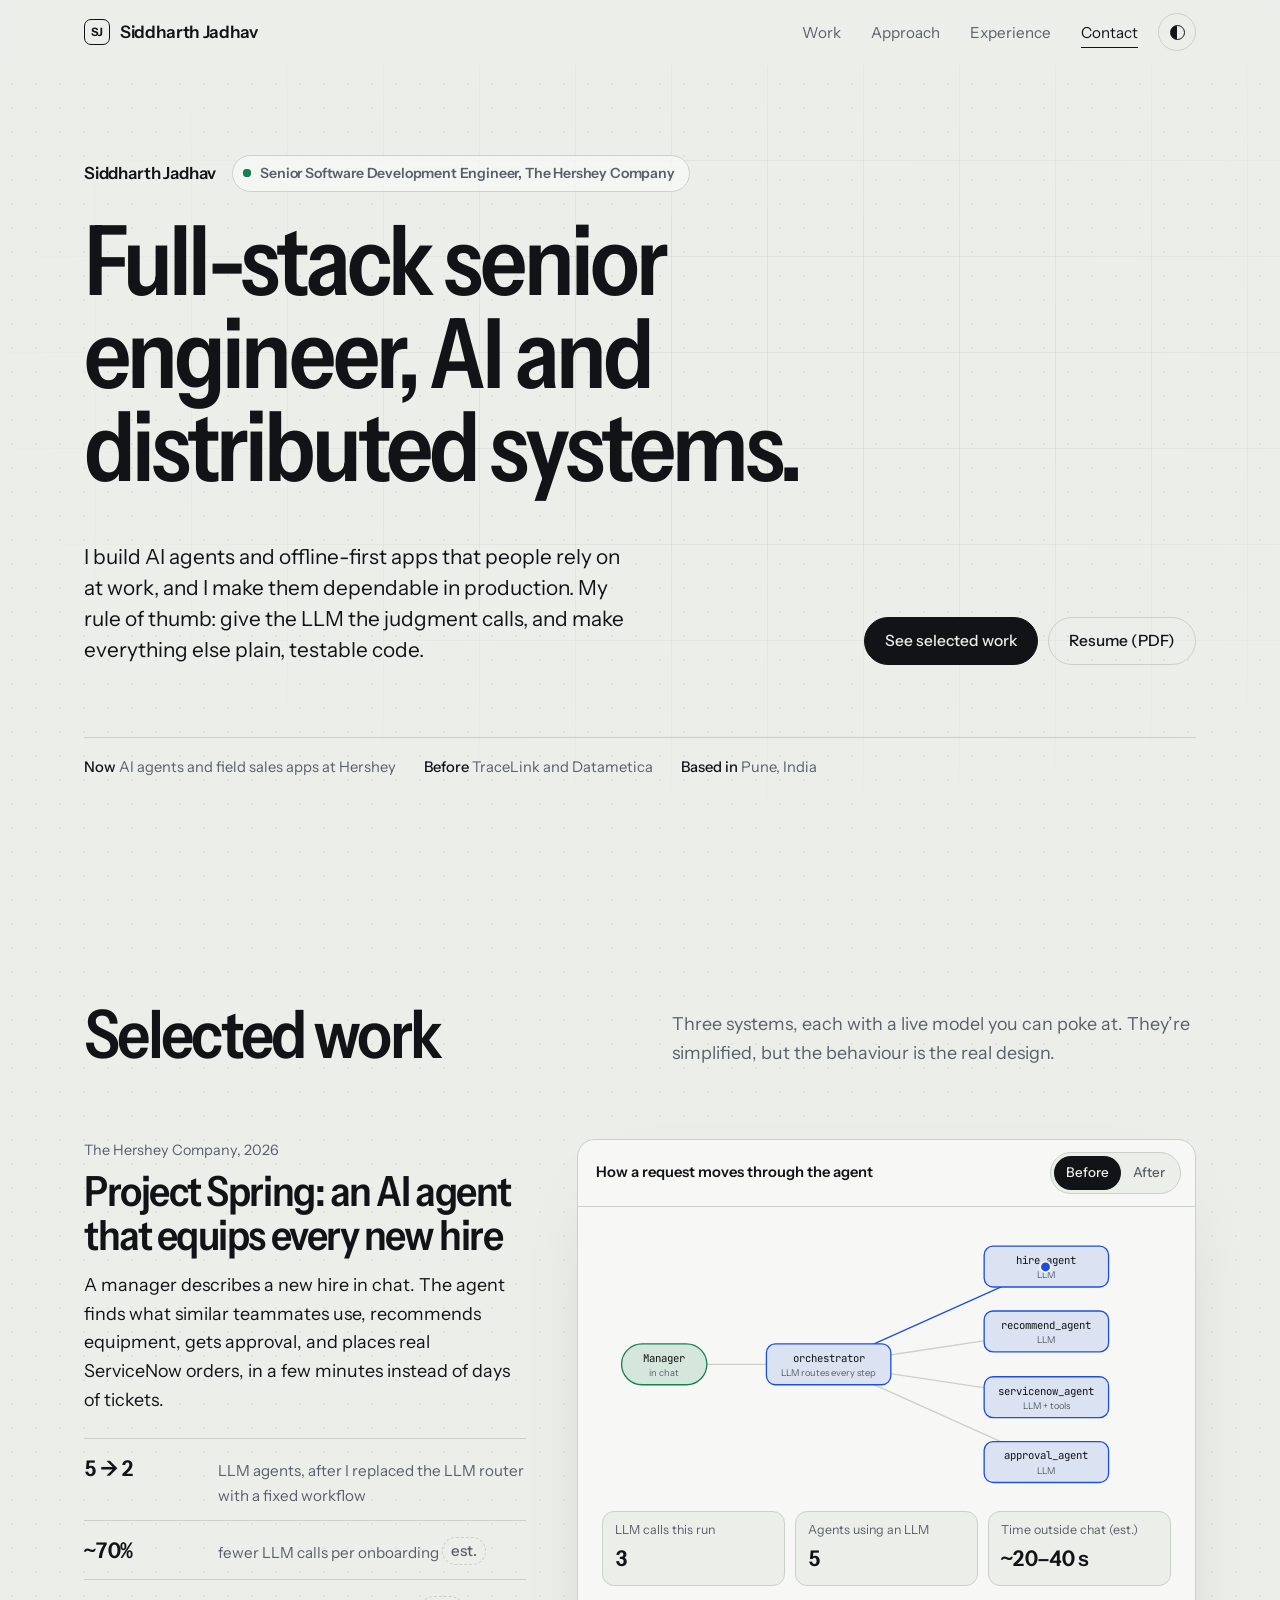
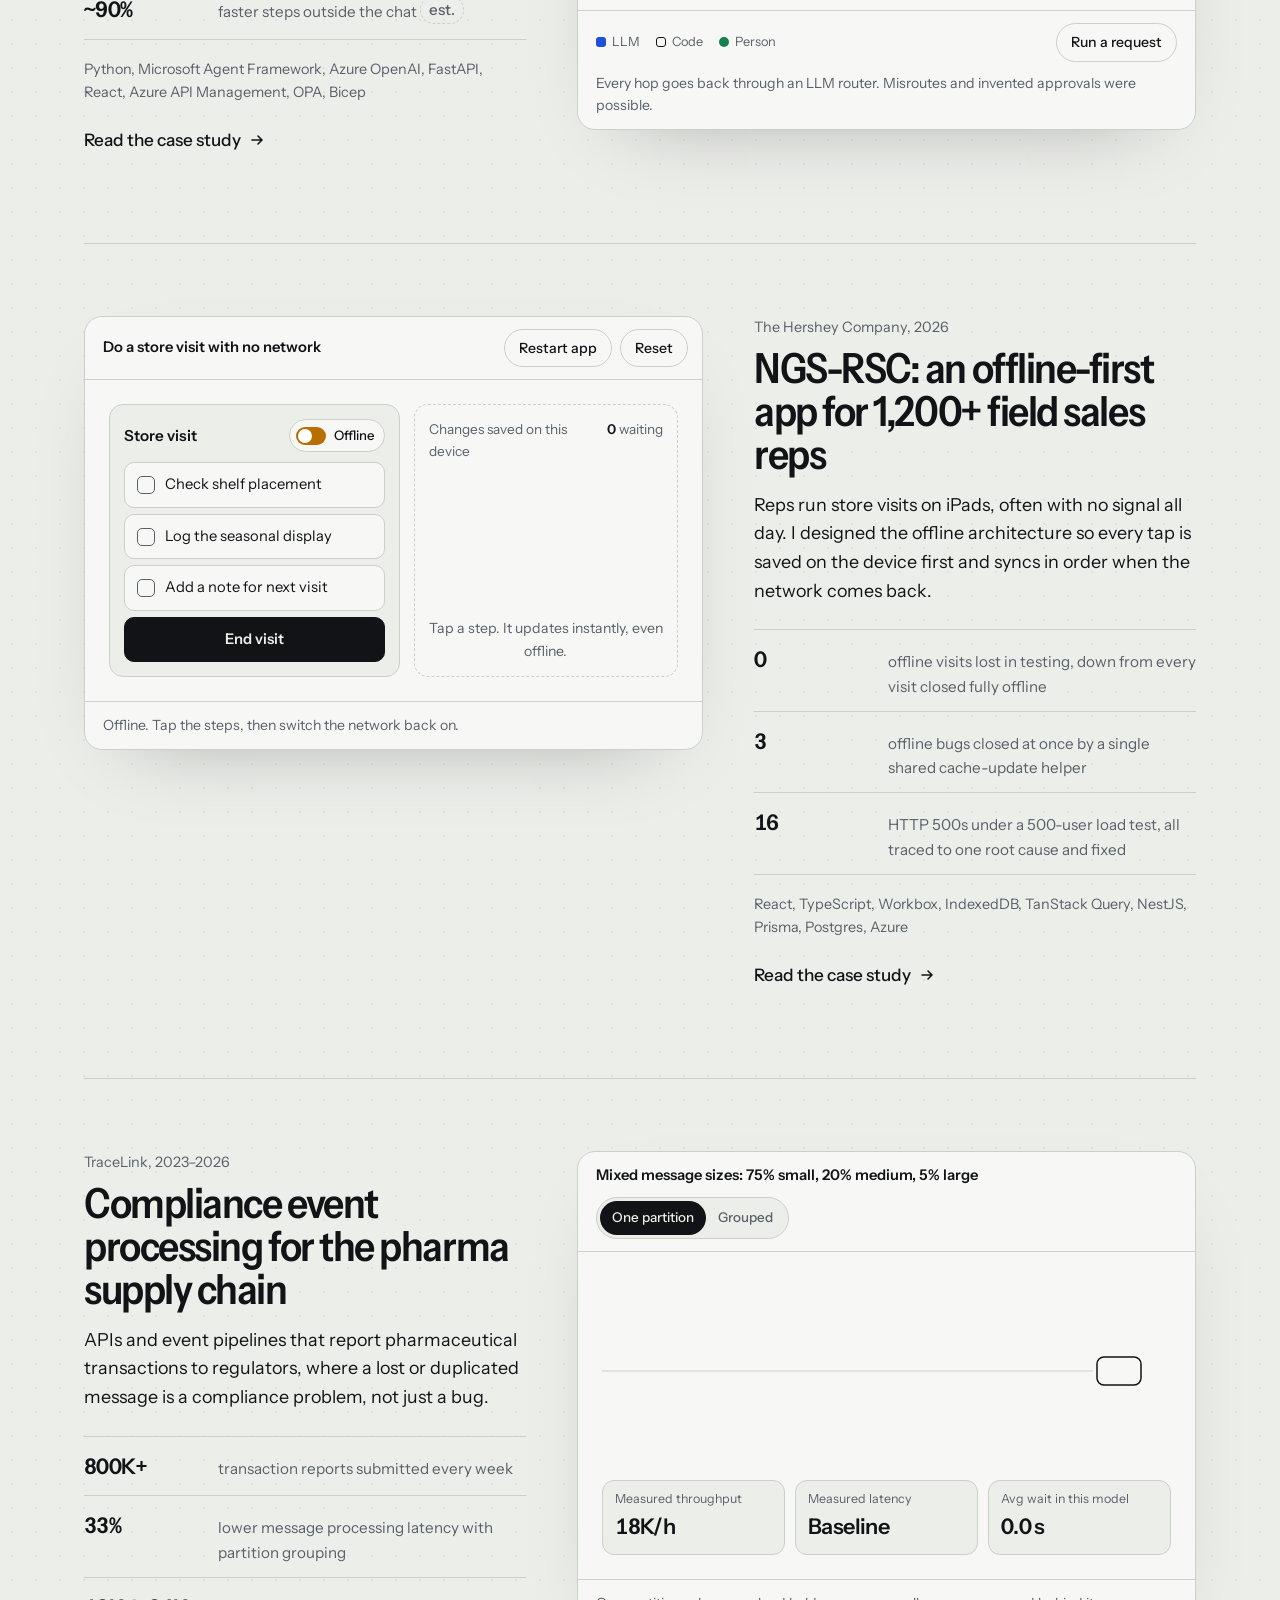
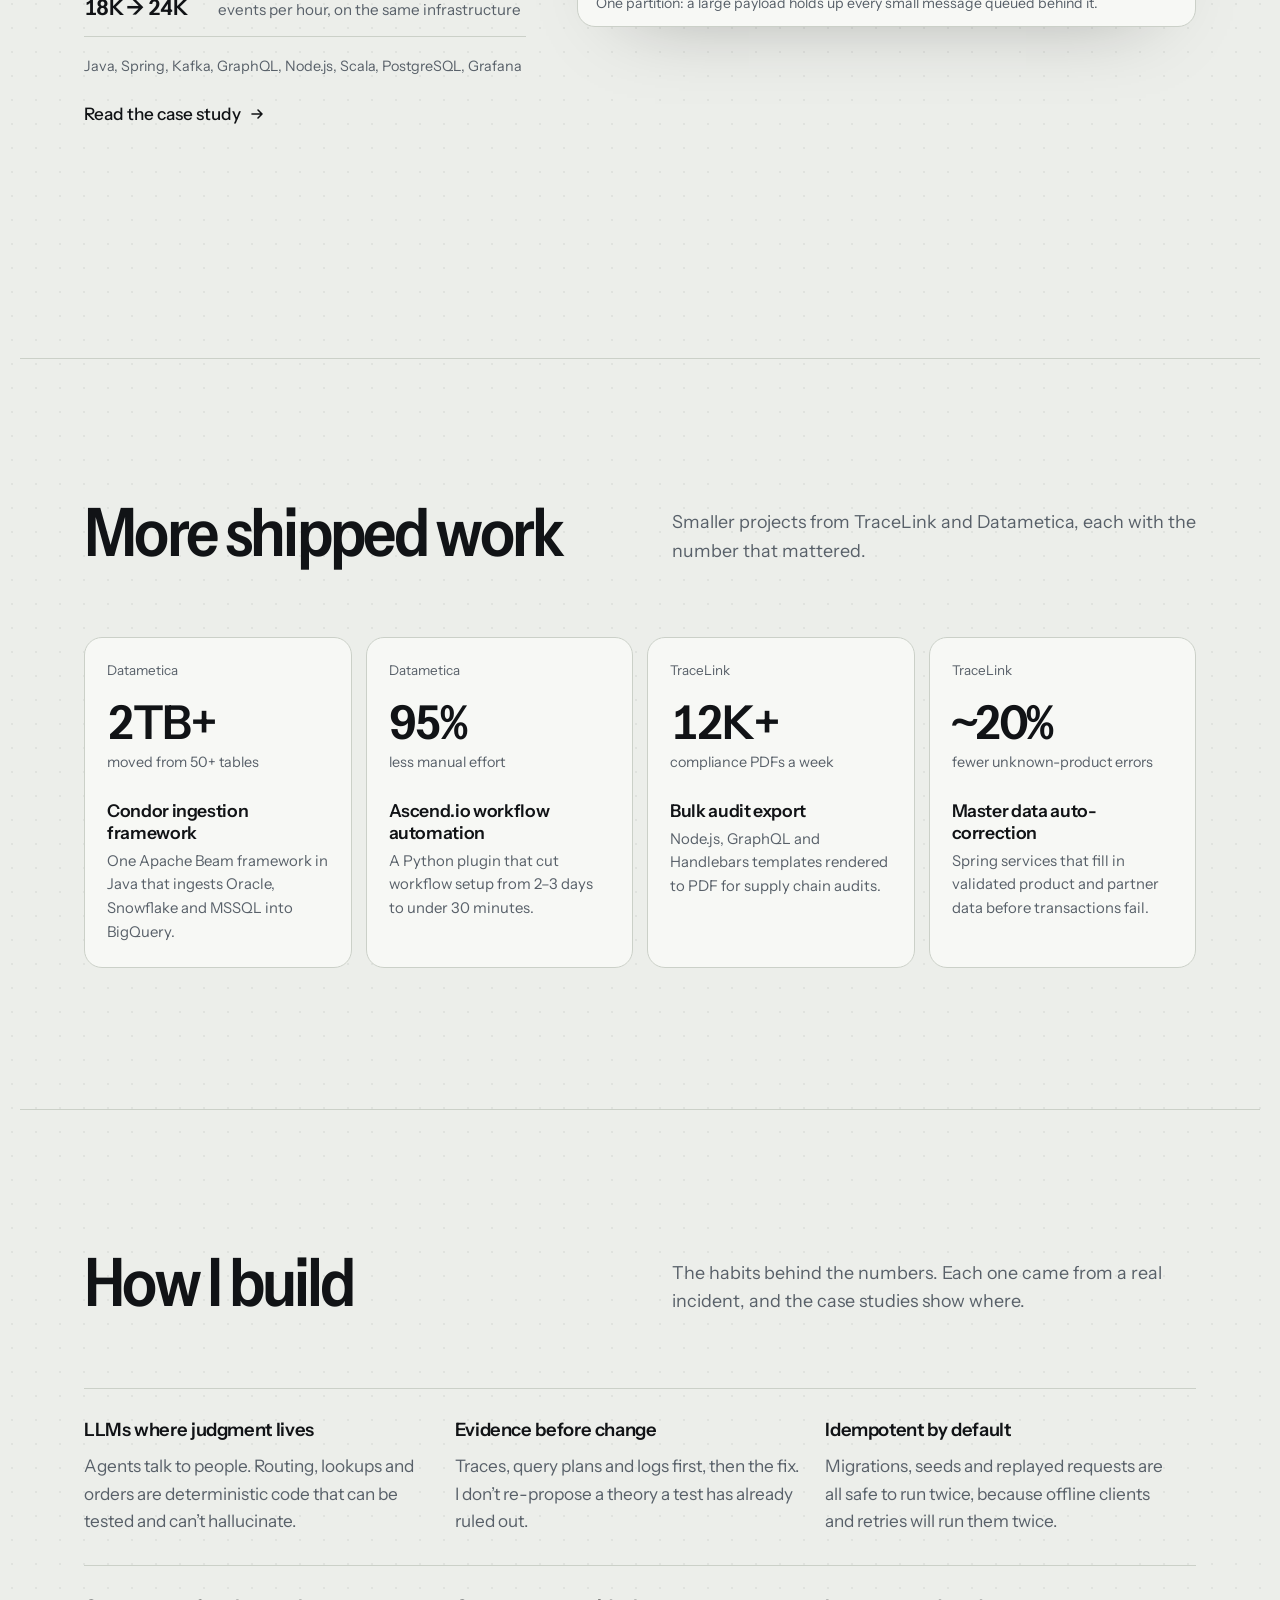
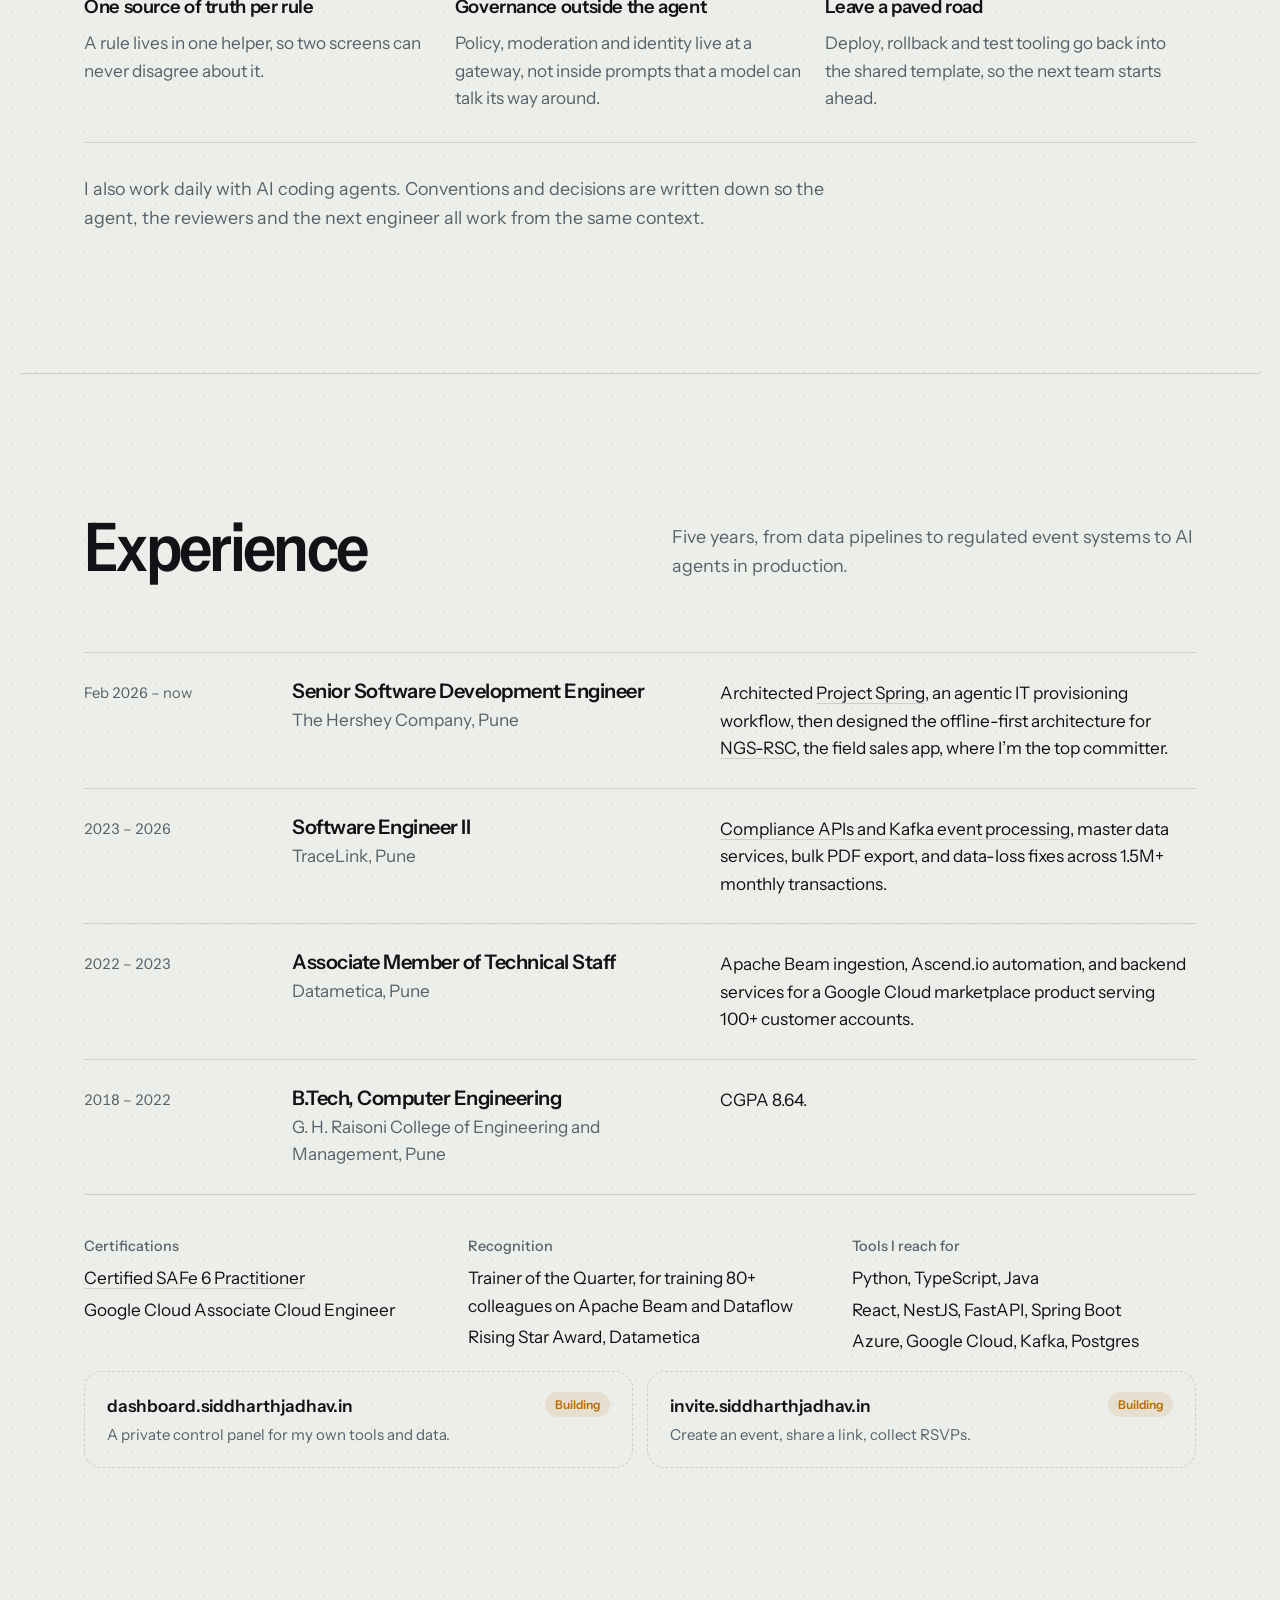
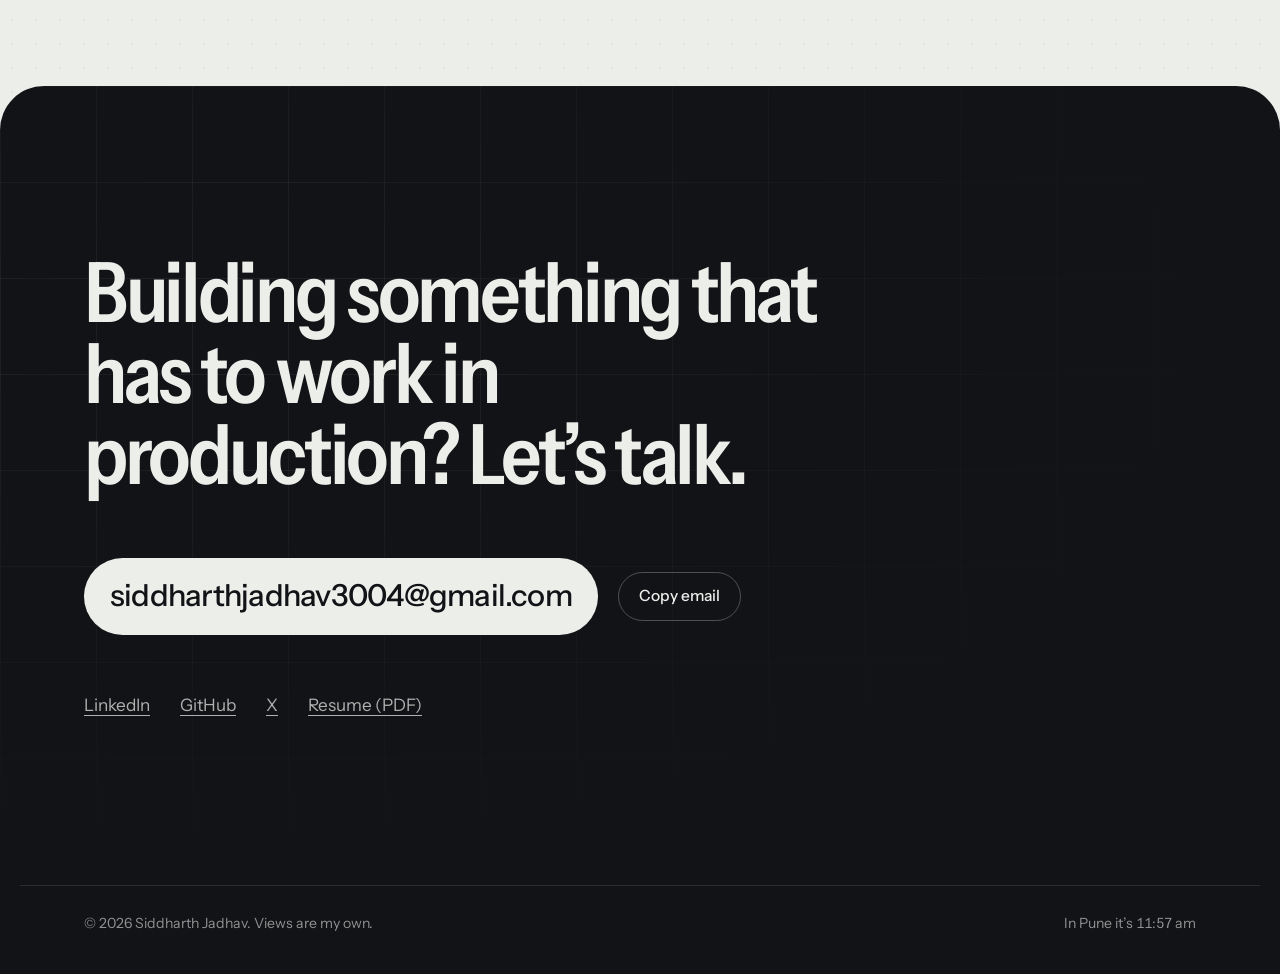
==== commit d7f19094: "init" ====
--- a/index.html
+++ b/index.html
@@ -3,24 +3,22 @@
 <head>
   <meta charset="utf-8">
   <meta name="viewport" content="width=device-width, initial-scale=1, viewport-fit=cover">
-  <title>Siddharth Jadhav, software engineer for AI and data systems</title>
-  <meta name="description" content="Siddharth Jadhav builds AI agents, event pipelines and data platforms that run in production. Software engineer at The Hershey Company, Pune.">
-  <meta name="theme-color" content="#F2F3F0" media="(prefers-color-scheme: light)">
-  <meta name="theme-color" content="#111315" media="(prefers-color-scheme: dark)">
+  <title>Siddharth Jadhav, full-stack senior engineer for AI and distributed systems</title>
+  <meta name="description" content="Siddharth Jadhav is a Senior Software Development Engineer at The Hershey Company in Pune, building AI agents, offline-first apps and event-driven systems that hold up in production.">
+  <meta name="theme-color" content="#ECEEEA" media="(prefers-color-scheme: light)">
+  <meta name="theme-color" content="#0E1012" media="(prefers-color-scheme: dark)">
   <link rel="canonical" href="https://siddharthjadhav.in/">
   <link rel="icon" href="/favicon.svg" type="image/svg+xml">
   <meta property="og:type" content="website">
   <meta property="og:url" content="https://siddharthjadhav.in/">
-  <meta property="og:title" content="Siddharth Jadhav, software engineer">
-  <meta property="og:description" content="AI agents, event pipelines and data platforms that run in production.">
+  <meta property="og:title" content="Siddharth Jadhav, full-stack senior engineer">
+  <meta property="og:description" content="AI agents, offline-first apps and event-driven systems that hold up in production.">
   <meta name="twitter:card" content="summary">
-  <script>
-    document.documentElement.classList.add('js');
-    try { const t = localStorage.getItem('theme'); if (t) document.documentElement.dataset.theme = t; } catch (e) {}
-  </script>
+  <script type="application/ld+json">{"@context":"https://schema.org","@type":"Person","name":"Siddharth Jadhav","jobTitle":"Senior Software Development Engineer","worksFor":{"@type":"Organization","name":"The Hershey Company"},"address":{"@type":"PostalAddress","addressLocality":"Pune","addressCountry":"IN"},"url":"https://siddharthjadhav.in/","sameAs":["https://www.linkedin.com/in/siddharthjadhavcs","https://github.com/SiddharthJadhav99"]}</script>
+  <script>document.documentElement.classList.add('js');try{const t=localStorage.getItem('theme');if(t)document.documentElement.dataset.theme=t}catch(e){}</script>
   <link rel="preconnect" href="https://fonts.googleapis.com">
   <link rel="preconnect" href="https://fonts.gstatic.com" crossorigin>
-  <link href="https://fonts.googleapis.com/css2?family=Bricolage+Grotesque:opsz,wght@12..96,300..700&family=Hanken+Grotesk:wght@400..600&display=swap" rel="stylesheet">
+  <link href="https://fonts.googleapis.com/css2?family=Instrument+Sans:ital,wdth,wght@0,75..100,400..700;1,75..100,400..700&family=JetBrains+Mono:wght@400;500&display=swap" rel="stylesheet">
   <link rel="stylesheet" href="/styles.css">
   <script src="/main.js" defer></script>
 </head>
@@ -30,12 +28,12 @@
 
   <header class="nav" id="nav">
     <div class="wrap nav__inner">
-      <a class="nav__mark" href="#top" aria-label="Siddharth Jadhav, back to top">SJ</a>
-      <nav aria-label="Sections">
+      <a class="nav__mark" href="/" aria-label="Siddharth Jadhav, home"><span class="nav__glyph" aria-hidden="true">SJ</span><span class="hide-sm">Siddharth Jadhav</span></a>
+      <nav aria-label="Sections" data-spy>
         <ul class="nav__links">
           <li><a href="#work">Work</a></li>
+          <li class="hide-sm"><a href="#principles">Approach</a></li>
           <li><a href="#experience">Experience</a></li>
-          <li><a href="#about">About</a></li>
           <li><a href="#contact">Contact</a></li>
         </ul>
       </nav>
@@ -44,328 +42,274 @@
   </header>
 
   <main id="main">
-    <!-- Hero -->
-    <section class="hero" id="top" aria-labelledby="hero-name">
-      <canvas class="hero__stream" id="stream" aria-hidden="true"></canvas>
-      <div class="wrap hero__inner">
-        <p class="hero__now"><span class="pulse" aria-hidden="true"></span>Software Development Engineer at The Hershey Company</p>
-        <h1 class="hero__name" id="hero-name" aria-label="Siddharth Jadhav">
-          <span class="split" aria-hidden="true">Siddharth</span>
-          <span class="split" aria-hidden="true">Jadhav</span>
-        </h1>
-        <p class="hero__lede">
-          I build <span class="rotator" id="rotator" aria-hidden="true"><span>agentic AI workflows</span></span><span class="sr-only">agentic AI workflows, event pipelines and data platforms</span>
-          <br>that hold up in production.
-        </p>
-        <div class="hero__actions">
-          <a class="btn btn--solid" href="#work">See my work</a>
-          <a class="btn" href="#contact">Get in touch</a>
-        </div>
-      </div>
-      <div class="wrap hero__meta">
-        <p class="hero__hint" id="stream-hint">Each dot is an event moving through a partition. Move your cursor across to add load.</p>
-        <p class="hero__count" aria-live="off"><span id="stream-count">0</span> events processed</p>
-      </div>
-    </section>
-
-    <!-- Stack marquee -->
-    <div class="marquee" aria-label="Technologies I work with">
-      <div class="marquee__track">
-        <ul>
-          <li>Python</li><li>LangGraph</li><li>Microsoft Agent Framework</li><li>Java</li><li>Spring Boot</li><li>Kafka</li><li>GraphQL</li><li>Apache Beam</li><li>BigQuery</li><li>Google Cloud</li><li>AWS</li><li>Docker</li><li>Kubernetes</li><li>Scala</li><li>SQL</li>
+    <section class="hero" aria-labelledby="hero-title">
+      <div class="hero__grid" aria-hidden="true"></div>
+      <div class="cross" aria-hidden="true" hidden><span class="cross__x"></span><span class="cross__y"></span><span class="cross__label"></span></div>
+      <div class="wrap">
+        <p class="hero__name">Siddharth Jadhav <span class="pill"><span class="pulse" aria-hidden="true"></span>Senior Software Development Engineer, The Hershey Company</span></p>
+        <h1 class="hero__title" id="hero-title">Full-stack senior engineer, AI and distributed systems.</h1>
+        <div class="hero__body">
+          <p class="hero__lede">I build AI agents and offline-first apps that people rely on at work, and I make them dependable in production. My rule of thumb: give the LLM the judgment calls, and make everything else plain, testable code.</p>
+          <div class="hero__actions">
+            <a class="btn btn--solid" href="#work">See selected work</a>
+            <a class="btn" href="/Siddharth-Jadhav-Resume.pdf" download>Resume (PDF)</a>
+          </div>
+        </div>
+        <ul class="hero__facts">
+          <li><strong>Now</strong> AI agents and field sales apps at Hershey</li>
+          <li><strong>Before</strong> TraceLink and Datametica</li>
+          <li><strong>Based in</strong> Pune, India</li>
         </ul>
-        <ul aria-hidden="true">
-          <li>Python</li><li>LangGraph</li><li>Microsoft Agent Framework</li><li>Java</li><li>Spring Boot</li><li>Kafka</li><li>GraphQL</li><li>Apache Beam</li><li>BigQuery</li><li>Google Cloud</li><li>AWS</li><li>Docker</li><li>Kubernetes</li><li>Scala</li><li>SQL</li>
-        </ul>
-      </div>
-    </div>
-
-    <!-- Work -->
+      </div>
+    </section>
+
+    <!-- Selected work -->
     <section class="section wrap" id="work" aria-labelledby="work-title">
       <div class="section__head">
         <h2 class="section__title reveal" id="work-title">Selected work</h2>
-        <p class="section__intro reveal">Systems I designed or built, with the numbers they moved. Open any card for the full story.</p>
-        <div class="filters reveal" role="group" aria-label="Filter projects">
-          <button type="button" class="chip" aria-pressed="true" data-filter="all">All</button>
-          <button type="button" class="chip" aria-pressed="false" data-filter="ai">AI</button>
-          <button type="button" class="chip" aria-pressed="false" data-filter="streaming">Streaming</button>
-          <button type="button" class="chip" aria-pressed="false" data-filter="data">Data</button>
-          <button type="button" class="chip" aria-pressed="false" data-filter="apis">APIs</button>
-        </div>
-      </div>
-
-      <ul class="cases" id="cases">
-        <li class="case case--feature reveal" data-tags="ai">
-          <button class="case__btn" type="button" aria-haspopup="dialog">
-            <span class="case__org">The Hershey Company, 2026</span>
-            <span class="case__title">Agentic workflows for business decisions</span>
-            <span class="case__sum">AI agents that carry multi-step business decisions from start to finish, wired into production systems instead of living in a demo.</span>
-            <span class="case__viz" aria-hidden="true">
-              <svg viewBox="0 0 400 120" class="agent-graph">
-                <path class="edge" d="M40 60 C 100 60, 110 25, 170 25"/><path class="edge" d="M40 60 C 100 60, 110 95, 170 95"/>
-                <path class="edge" d="M190 25 C 250 25, 260 60, 320 60"/><path class="edge" d="M190 95 C 250 95, 260 60, 320 60"/>
-                <path class="edge edge--loop" d="M180 35 C 200 55, 200 70, 180 85"/>
-                <circle class="node" cx="32" cy="60" r="8"/><circle class="node" cx="180" cy="25" r="8"/><circle class="node" cx="180" cy="95" r="8"/><circle class="node node--end" cx="330" cy="60" r="10"/>
-                <circle class="token" r="4"><animateMotion dur="3.2s" repeatCount="indefinite" path="M32 60 C 100 60, 110 25, 180 25 C 250 25, 260 60, 330 60"/></circle>
-                <circle class="token token--b" r="4"><animateMotion dur="3.2s" begin="1.6s" repeatCount="indefinite" path="M32 60 C 100 60, 110 95, 180 95 C 250 95, 260 60, 330 60"/></circle>
-              </svg>
-            </span>
-            <span class="case__tags">Python, Microsoft Agent Framework, LangGraph, ML in production</span>
-            <span class="case__open">Read case study</span>
-          </button>
-          <div class="case__detail" hidden>
-            <h3>The problem</h3>
-            <p>Complex decisions and business processes depended on people moving information between systems and making the same judgment calls by hand.</p>
-            <h3>What I’m building</h3>
-            <p>Agentic workflows built with Microsoft Agent Framework and LangGraph. Agents plan the steps, call tools and internal systems, and hand off to each other, with machine learning models integrated where predictions drive the decision.</p>
-            <h3>How I keep it production grade</h3>
-            <p>Agents are treated like any other service: observable, testable, and owned. I work across teams so the workflows stay fast, reliable and maintainable rather than fragile prototypes.</p>
-            <p class="note">Details are kept general because this work is confidential.</p>
-          </div>
-        </li>
-
-        <li class="case reveal" data-tags="streaming">
-          <button class="case__btn" type="button" aria-haspopup="dialog">
-            <span class="case__org">TraceLink, 2025</span>
-            <span class="case__metric"><span data-count="33">33</span>%</span>
-            <span class="case__metric-label">lower message processing latency</span>
-            <span class="case__title">Partition grouping for event streams</span>
-            <span class="case__sum">Throughput went from 18K to 24K events an hour without new hardware.</span>
-            <span class="case__tags">Java, JavaScript, Kafka</span>
-            <span class="case__open">Read case study</span>
-          </button>
-          <div class="case__detail" hidden>
-            <h3>The problem</h3>
-            <p>Messages arrived in very different sizes: roughly 5% large, 20% medium and 75% small. Processing them together meant large payloads slowed everything behind them.</p>
-            <h3>What I built</h3>
-            <p>A partition grouping approach in Java and JavaScript that routes messages by size class, so heavy messages stop blocking the light ones that make up most of the traffic.</p>
-            <h3>The result</h3>
-            <p>Message processing latency dropped 33% and throughput rose from 18K to 24K events an hour.</p>
-          </div>
-        </li>
-
-        <li class="case reveal" data-tags="apis streaming">
-          <button class="case__btn" type="button" aria-haspopup="dialog">
-            <span class="case__org">TraceLink, 2024–2026</span>
-            <span class="case__metric"><span data-count="800">800</span>K+</span>
-            <span class="case__metric-label">regulatory reports submitted every week</span>
-            <span class="case__title">Country compliance reporting APIs</span>
-            <span class="case__sum">Secure Java APIs that send pharmaceutical transaction reports to government and partner systems.</span>
-            <span class="case__tags">Java, REST, GraphQL, Kafka</span>
-            <span class="case__open">Read case study</span>
-          </button>
-          <div class="case__detail" hidden>
-            <h3>The problem</h3>
-            <p>Pharmaceutical companies must report transactions to regulators in each country, on time and without errors, at very high volume.</p>
-            <h3>What I built</h3>
-            <p>RESTful Java APIs for several country compliance apps, plus parts of the system design for event-driven features connected through GraphQL APIs and Kafka. Message handling is idempotent, so retries never create duplicate filings.</p>
-            <h3>The result</h3>
-            <p>More than 800,000 transaction reports a week flow securely to regulatory reporting systems.</p>
-          </div>
-        </li>
-
-        <li class="case reveal" data-tags="data">
-          <button class="case__btn" type="button" aria-haspopup="dialog">
-            <span class="case__org">Datametica, 2022–2023</span>
-            <span class="case__metric"><span data-count="2">2</span>TB+</span>
-            <span class="case__metric-label">moved from 50+ tables into BigQuery</span>
-            <span class="case__title">Condor ingestion framework</span>
-            <span class="case__sum">One Apache Beam framework that ingests from Oracle, Snowflake and MSSQL into Google Cloud.</span>
-            <span class="case__tags">Java, Apache Beam, Dataflow, BigQuery</span>
-            <span class="case__open">Read case study</span>
-          </button>
-          <div class="case__detail" hidden>
-            <h3>The problem</h3>
-            <p>Each migration to BigQuery meant writing new pipeline code per source database and per table.</p>
-            <h3>What I built</h3>
-            <p>A reusable ingestion framework in Java on Apache Beam, running on Google Cloud Dataflow, that handles Oracle, Snowflake and MSSQL sources.</p>
-            <h3>The result</h3>
-            <p>Over 2TB of data across 50+ tables ingested into BigQuery. I later trained 80+ colleagues on Beam and Dataflow, which earned Trainer of the Quarter.</p>
-          </div>
-        </li>
-
-        <li class="case reveal" data-tags="data apis">
-          <button class="case__btn" type="button" aria-haspopup="dialog">
-            <span class="case__org">Datametica, 2022–2023</span>
-            <span class="case__metric"><span data-count="95">95</span>%</span>
-            <span class="case__metric-label">less manual effort</span>
-            <span class="case__title">Ascend.io workflow automation</span>
-            <span class="case__sum">Workflow setup went from 2–3 days to under 30 minutes.</span>
-            <span class="case__tags">Python, REST APIs</span>
-            <span class="case__open">Read case study</span>
-          </button>
-          <div class="case__detail" hidden>
-            <h3>The problem</h3>
-            <p>Creating data workflows in Ascend.io was manual and repetitive, taking two to three days each.</p>
-            <h3>What I built</h3>
-            <p>A plugin in Python that drives Ascend.io through its REST APIs and generates workflows automatically.</p>
-            <h3>The result</h3>
-            <p>Workflow creation dropped to under 30 minutes, cutting manual effort by 95%.</p>
-          </div>
-        </li>
-
-        <li class="case reveal" data-tags="apis">
-          <button class="case__btn" type="button" aria-haspopup="dialog">
-            <span class="case__org">TraceLink, 2023–2024</span>
-            <span class="case__metric"><span data-count="12">12</span>K+</span>
-            <span class="case__metric-label">compliance PDFs generated every week</span>
-            <span class="case__title">Bulk compliance PDF export</span>
-            <span class="case__sum">Clients export audit-ready supply chain reports in bulk instead of one at a time.</span>
-            <span class="case__tags">Node.js, GraphQL, Handlebars, OpenHTMLToPDF</span>
-            <span class="case__open">Read case study</span>
-          </button>
-          <div class="case__detail" hidden>
-            <h3>The problem</h3>
-            <p>Supply chain audits needed professional transaction documents, and clients had no way to produce them at scale.</p>
-            <h3>What I built</h3>
-            <p>A bulk T2 export feature using Handlebars templates, Node.js and GraphQL, rendered to PDF with OpenHTMLToPDF.</p>
-            <h3>The result</h3>
-            <p>Clients generate more than 12,000 compliance PDFs a week for audit reporting.</p>
-          </div>
-        </li>
-
-        <li class="case reveal" data-tags="data">
-          <button class="case__btn" type="button" aria-haspopup="dialog">
-            <span class="case__org">TraceLink, 2024–2025</span>
-            <span class="case__metric">~<span data-count="20">20</span>%</span>
-            <span class="case__metric-label">fewer unknown-product errors</span>
-            <span class="case__title">Master data auto-correction</span>
-            <span class="case__sum">Transactions get enriched with validated product and partner data before they fail.</span>
-            <span class="case__tags">Java, Spring</span>
-            <span class="case__open">Read case study</span>
-          </button>
-          <div class="case__detail" hidden>
-            <h3>The problem</h3>
-            <p>Transactions failed when they referenced product codes (NDCs) or partners the system didn’t recognise.</p>
-            <h3>What I built</h3>
-            <p>Automated Master Data NDC Update and Partner Master Lookup services in Java Spring that fill in validated data automatically.</p>
-            <h3>The result</h3>
-            <p>Unknown-NDC transaction errors fell by about 20%. Separately, I fixed data-loss bugs affecting 1.5M+ monthly transactions and added 15+ Grafana metrics to catch issues early.</p>
-          </div>
+        <p class="section__intro reveal">Three systems, each with a live model you can poke at. They’re simplified, but the behaviour is the real design.</p>
+      </div>
+
+      <!-- Project Spring -->
+      <article class="feature">
+        <div class="feature__text reveal">
+          <p class="feature__org">The Hershey Company, 2026</p>
+          <h3 class="feature__name"><a href="/work/project-spring">Project Spring: an AI agent that equips every new hire</a></h3>
+          <p class="feature__sum">A manager describes a new hire in chat. The agent finds what similar teammates use, recommends equipment, gets approval, and places real ServiceNow orders, in a few minutes instead of days of tickets.</p>
+          <ul class="results">
+            <li><b>5 → 2</b><span>LLM agents, after I replaced the LLM router with a fixed workflow</span></li>
+            <li><b>~70%</b><span>fewer LLM calls per onboarding <span class="tag tag--est">est.</span></span></li>
+            <li><b>~90%</b><span>faster steps outside the chat <span class="tag tag--est">est.</span></span></li>
+          </ul>
+          <p class="stack">Python, Microsoft Agent Framework, Azure OpenAI, FastAPI, React, Azure API Management, OPA, Bicep</p>
+          <p class="feature__link"><a class="link-arrow" href="/work/project-spring">Read the case study <svg width="16" height="16" viewBox="0 0 16 16" fill="none" aria-hidden="true"><path d="M3 8h10M9 4l4 4-4 4" stroke="currentColor" stroke-width="1.6" stroke-linecap="round" stroke-linejoin="round"/></svg></a></p>
+        </div>
+        <div class="demo reveal" data-demo="agent">
+          <div class="demo__bar">
+            <p class="demo__title">How a request moves through the agent</p>
+            <div class="seg" role="group" aria-label="Architecture">
+              <button type="button" data-mode="before" aria-pressed="true">Before</button>
+              <button type="button" data-mode="after" aria-pressed="false">After</button>
+            </div>
+          </div>
+          <div class="demo__body">
+            <div class="graph-wrap"><svg class="graph" viewBox="0 0 640 300" role="img" aria-label="Agent workflow diagram. Before: an LLM orchestrator routes between five LLM agents. After: two LLM agents talk to the manager and four code steps do the rest."></svg></div>
+            <div class="meters">
+              <div class="meter"><span class="meter__k">LLM calls this run</span><span class="meter__v" data-m="calls">0</span></div>
+              <div class="meter"><span class="meter__k">Agents using an LLM</span><span class="meter__v" data-m="agents">5</span></div>
+              <div class="meter"><span class="meter__k">Time outside chat (est.)</span><span class="meter__v" data-m="time">–</span></div>
+            </div>
+          </div>
+          <div class="demo__foot">
+            <div class="legend"><span><i class="l-llm"></i>LLM</span><span><i class="l-code"></i>Code</span><span><i class="l-human"></i>Person</span></div>
+            <button class="btn btn--sm" type="button" data-run>Run a request</button>
+            <p class="demo__note" aria-live="polite"></p>
+          </div>
+        </div>
+      </article>
+
+      <!-- NGS-RSC -->
+      <article class="feature feature--flip">
+        <div class="feature__text reveal">
+          <p class="feature__org">The Hershey Company, 2026</p>
+          <h3 class="feature__name"><a href="/work/ngs-rsc">NGS-RSC: an offline-first app for 1,200+ field sales reps</a></h3>
+          <p class="feature__sum">Reps run store visits on iPads, often with no signal all day. I designed the offline architecture so every tap is saved on the device first and syncs in order when the network comes back.</p>
+          <ul class="results">
+            <li><b>0</b><span>offline visits lost in testing, down from every visit closed fully offline</span></li>
+            <li><b>3</b><span>offline bugs closed at once by a single shared cache-update helper</span></li>
+            <li><b>16</b><span>HTTP 500s under a 500-user load test, all traced to one root cause and fixed</span></li>
+          </ul>
+          <p class="stack">React, TypeScript, Workbox, IndexedDB, TanStack Query, NestJS, Prisma, Postgres, Azure</p>
+          <p class="feature__link"><a class="link-arrow" href="/work/ngs-rsc">Read the case study <svg width="16" height="16" viewBox="0 0 16 16" fill="none" aria-hidden="true"><path d="M3 8h10M9 4l4 4-4 4" stroke="currentColor" stroke-width="1.6" stroke-linecap="round" stroke-linejoin="round"/></svg></a></p>
+        </div>
+        <div class="demo reveal" data-demo="offline">
+          <div class="demo__bar">
+            <p class="demo__title">Do a store visit with no network</p>
+            <div style="display:flex;gap:8px;flex-wrap:wrap">
+              <button class="btn btn--sm" type="button" data-restart>Restart app</button>
+              <button class="btn btn--sm" type="button" data-reset>Reset</button>
+            </div>
+          </div>
+          <div class="demo__body">
+            <div class="device">
+              <div class="visit">
+                <div class="visit__head">
+                  <p class="visit__store">Store visit</p>
+                  <button class="net" type="button" role="switch" aria-checked="false" aria-label="Network"><span class="net__sw" aria-hidden="true"></span><span class="net__label">Offline</span></button>
+                </div>
+                <ul class="tasks">
+                  <li><button class="task" type="button" aria-pressed="false" data-op="shelf"><span class="task__box" aria-hidden="true"><svg width="12" height="12" viewBox="0 0 12 12" fill="none" stroke-width="2"><path d="M2.5 6.2l2.3 2.3 4.7-5"/></svg></span><span class="task__label">Check shelf placement</span></button></li>
+                  <li><button class="task" type="button" aria-pressed="false" data-op="display"><span class="task__box" aria-hidden="true"><svg width="12" height="12" viewBox="0 0 12 12" fill="none" stroke-width="2"><path d="M2.5 6.2l2.3 2.3 4.7-5"/></svg></span><span class="task__label">Log the seasonal display</span></button></li>
+                  <li><button class="task" type="button" aria-pressed="false" data-op="note"><span class="task__box" aria-hidden="true"><svg width="12" height="12" viewBox="0 0 12 12" fill="none" stroke-width="2"><path d="M2.5 6.2l2.3 2.3 4.7-5"/></svg></span><span class="task__label">Add a note for next visit</span></button></li>
+                  <li><button class="task task--end" type="button" aria-pressed="false"><span class="task__label">End visit</span></button></li>
+                </ul>
+              </div>
+              <div class="queue">
+                <div class="queue__head"><span>Changes saved on this device</span><span><b class="queue__count">0</b> waiting</span></div>
+                <ul class="queue__list" aria-live="polite"></ul>
+                <p class="queue__empty">Tap a step. It updates instantly, even offline.</p>
+              </div>
+            </div>
+          </div>
+          <div class="demo__foot"><p class="demo__note" aria-live="polite">Offline. Tap the steps, then switch the network back on.</p></div>
+        </div>
+      </article>
+
+      <!-- TraceLink -->
+      <article class="feature">
+        <div class="feature__text reveal">
+          <p class="feature__org">TraceLink, 2023–2026</p>
+          <h3 class="feature__name"><a href="/work/compliance-events">Compliance event processing for the pharma supply chain</a></h3>
+          <p class="feature__sum">APIs and event pipelines that report pharmaceutical transactions to regulators, where a lost or duplicated message is a compliance problem, not just a bug.</p>
+          <ul class="results">
+            <li><b>800K+</b><span>transaction reports submitted every week</span></li>
+            <li><b>33%</b><span>lower message processing latency with partition grouping</span></li>
+            <li><b>18K → 24K</b><span>events per hour, on the same infrastructure</span></li>
+          </ul>
+          <p class="stack">Java, Spring, Kafka, GraphQL, Node.js, Scala, PostgreSQL, Grafana</p>
+          <p class="feature__link"><a class="link-arrow" href="/work/compliance-events">Read the case study <svg width="16" height="16" viewBox="0 0 16 16" fill="none" aria-hidden="true"><path d="M3 8h10M9 4l4 4-4 4" stroke="currentColor" stroke-width="1.6" stroke-linecap="round" stroke-linejoin="round"/></svg></a></p>
+        </div>
+        <div class="demo reveal" data-demo="partitions">
+          <div class="demo__bar">
+            <p class="demo__title">Mixed message sizes: 75% small, 20% medium, 5% large</p>
+            <div class="seg" role="group" aria-label="Partitioning">
+              <button type="button" data-mode="single" aria-pressed="true">One partition</button>
+              <button type="button" data-mode="grouped" aria-pressed="false">Grouped</button>
+            </div>
+          </div>
+          <div class="demo__body">
+            <canvas class="lanes" aria-label="Animation of messages queuing behind a worker. With grouping, large messages move to their own lane." role="img"></canvas>
+            <div class="meters">
+              <div class="meter"><span class="meter__k">Measured throughput</span><span class="meter__v" data-m="tput">18K/h</span></div>
+              <div class="meter"><span class="meter__k">Measured latency</span><span class="meter__v" data-m="lat">Baseline</span></div>
+              <div class="meter"><span class="meter__k">Avg wait in this model</span><span class="meter__v" data-m="wait">0.0 s</span></div>
+            </div>
+          </div>
+          <div class="demo__foot"><p class="demo__note" aria-live="polite"></p></div>
+        </div>
+      </article>
+    </section>
+
+    <!-- Earlier work -->
+    <section class="section wrap" aria-labelledby="earlier-title">
+      <div class="section__head">
+        <h2 class="section__title reveal" id="earlier-title">More shipped work</h2>
+        <p class="section__intro reveal">Smaller projects from TraceLink and Datametica, each with the number that mattered.</p>
+      </div>
+      <ul class="cards" data-stagger>
+        <li class="card reveal">
+          <p class="card__org">Datametica</p>
+          <p class="card__num"><span data-count="2">2</span>TB+</p>
+          <p class="card__what">moved from 50+ tables</p>
+          <h3 class="card__name">Condor ingestion framework</h3>
+          <p class="card__text">One Apache Beam framework in Java that ingests Oracle, Snowflake and MSSQL into BigQuery.</p>
+        </li>
+        <li class="card reveal">
+          <p class="card__org">Datametica</p>
+          <p class="card__num"><span data-count="95">95</span>%</p>
+          <p class="card__what">less manual effort</p>
+          <h3 class="card__name">Ascend.io workflow automation</h3>
+          <p class="card__text">A Python plugin that cut workflow setup from 2–3 days to under 30 minutes.</p>
+        </li>
+        <li class="card reveal">
+          <p class="card__org">TraceLink</p>
+          <p class="card__num"><span data-count="12">12</span>K+</p>
+          <p class="card__what">compliance PDFs a week</p>
+          <h3 class="card__name">Bulk audit export</h3>
+          <p class="card__text">Node.js, GraphQL and Handlebars templates rendered to PDF for supply chain audits.</p>
+        </li>
+        <li class="card reveal">
+          <p class="card__org">TraceLink</p>
+          <p class="card__num">~<span data-count="20">20</span>%</p>
+          <p class="card__what">fewer unknown-product errors</p>
+          <h3 class="card__name">Master data auto-correction</h3>
+          <p class="card__text">Spring services that fill in validated product and partner data before transactions fail.</p>
         </li>
       </ul>
-
-      <p class="empty" id="cases-empty" hidden>No projects in this category yet.</p>
-
-      <div class="building reveal">
-        <h3 class="building__title">Building in the open</h3>
-        <ul class="building__list">
-          <li>
-            <span class="building__name">dashboard.siddharthjadhav.in</span>
-            <span class="building__desc">A private control panel for my own tools and data.</span>
-            <span class="status">In progress</span>
-          </li>
-          <li>
-            <span class="building__name">invite.siddharthjadhav.in</span>
-            <span class="building__desc">Create an event, share a link, collect RSVPs.</span>
-            <span class="status">In progress</span>
-          </li>
-        </ul>
-      </div>
+    </section>
+
+    <!-- Principles -->
+    <section class="section wrap" id="principles" aria-labelledby="principles-title">
+      <div class="section__head">
+        <h2 class="section__title reveal" id="principles-title">How I build</h2>
+        <p class="section__intro reveal">The habits behind the numbers. Each one came from a real incident, and the case studies show where.</p>
+      </div>
+      <ul class="principles" data-stagger>
+        <li class="principle reveal"><h3>LLMs where judgment lives</h3><p>Agents talk to people. Routing, lookups and orders are deterministic code that can be tested and can’t hallucinate.</p></li>
+        <li class="principle reveal"><h3>Evidence before change</h3><p>Traces, query plans and logs first, then the fix. I don’t re-propose a theory a test has already ruled out.</p></li>
+        <li class="principle reveal"><h3>Idempotent by default</h3><p>Migrations, seeds and replayed requests are all safe to run twice, because offline clients and retries will run them twice.</p></li>
+        <li class="principle reveal"><h3>One source of truth per rule</h3><p>A rule lives in one helper, so two screens can never disagree about it.</p></li>
+        <li class="principle reveal"><h3>Governance outside the agent</h3><p>Policy, moderation and identity live at a gateway, not inside prompts that a model can talk its way around.</p></li>
+        <li class="principle reveal"><h3>Leave a paved road</h3><p>Deploy, rollback and test tooling go back into the shared template, so the next team starts ahead.</p></li>
+      </ul>
+      <p class="section__intro reveal" style="margin-top:32px;max-width:62ch">I also work daily with AI coding agents. Conventions and decisions are written down so the agent, the reviewers and the next engineer all work from the same context.</p>
     </section>
 
     <!-- Experience -->
     <section class="section wrap" id="experience" aria-labelledby="exp-title">
       <div class="section__head">
         <h2 class="section__title reveal" id="exp-title">Experience</h2>
-        <p class="section__intro reveal">Four years across data engineering, regulated event systems, and now applied AI.</p>
-      </div>
-      <ol class="timeline" id="timeline">
-        <li class="timeline__fill" aria-hidden="true"><span id="timeline-fill"></span></li>
-        <li class="stop reveal">
-          <span class="stop__dot" aria-hidden="true"></span>
-          <p class="stop__when">Feb 2026 – now</p>
-          <h3 class="stop__role">Software Development Engineer</h3>
-          <p class="stop__org">The Hershey Company</p>
-          <p class="stop__text">Designing agentic AI workflows that automate complex decisions, and bringing machine learning models into production systems.</p>
-        </li>
-        <li class="stop reveal">
-          <span class="stop__dot" aria-hidden="true"></span>
-          <p class="stop__when">Sep 2023 – Feb 2026</p>
-          <h3 class="stop__role">Software Engineer I and II</h3>
-          <p class="stop__org">TraceLink, Pune</p>
-          <p class="stop__text">Compliance APIs, Kafka event processing, bulk PDF export and master data services for pharmaceutical supply chain reporting. Promoted to Engineer II in 2024.</p>
-        </li>
-        <li class="stop reveal">
-          <span class="stop__dot" aria-hidden="true"></span>
-          <p class="stop__when">Jan 2022 – Sep 2023</p>
-          <h3 class="stop__role">Associate Member of Technical Staff</h3>
-          <p class="stop__org">Datametica, Pune</p>
-          <p class="stop__text">Data ingestion on Apache Beam, workflow automation, and backend services for a Google Cloud marketplace product serving 100+ customer accounts. Rising Star Award.</p>
-        </li>
-        <li class="stop reveal">
-          <span class="stop__dot" aria-hidden="true"></span>
-          <p class="stop__when">2018 – 2022</p>
-          <h3 class="stop__role">B.Tech, Computer Engineering</h3>
-          <p class="stop__org">G. H. Raisoni College of Engineering and Management, Pune</p>
-          <p class="stop__text">CGPA 8.64.</p>
+        <p class="section__intro reveal">Five years, from data pipelines to regulated event systems to AI agents in production.</p>
+      </div>
+      <ol class="jobs" data-stagger>
+        <li class="job reveal">
+          <p class="job__when">Feb 2026 – now</p>
+          <div><h3 class="job__role">Senior Software Development Engineer</h3><p class="job__org">The Hershey Company, Pune</p></div>
+          <p class="job__text">Architected <a href="/work/project-spring">Project Spring</a>, an agentic IT provisioning workflow, then designed the offline-first architecture for <a href="/work/ngs-rsc">NGS-RSC</a>, the field sales app, where I’m the top committer.</p>
+        </li>
+        <li class="job reveal">
+          <p class="job__when">2023 – 2026</p>
+          <div><h3 class="job__role">Software Engineer II</h3><p class="job__org">TraceLink, Pune</p></div>
+          <p class="job__text"><a href="/work/compliance-events">Compliance APIs and Kafka event processing</a>, master data services, bulk PDF export, and data-loss fixes across 1.5M+ monthly transactions.</p>
+        </li>
+        <li class="job reveal">
+          <p class="job__when">2022 – 2023</p>
+          <div><h3 class="job__role">Associate Member of Technical Staff</h3><p class="job__org">Datametica, Pune</p></div>
+          <p class="job__text">Apache Beam ingestion, Ascend.io automation, and backend services for a Google Cloud marketplace product serving 100+ customer accounts.</p>
+        </li>
+        <li class="job reveal">
+          <p class="job__when">2018 – 2022</p>
+          <div><h3 class="job__role">B.Tech, Computer Engineering</h3><p class="job__org">G. H. Raisoni College of Engineering and Management, Pune</p></div>
+          <p class="job__text">CGPA 8.64.</p>
         </li>
       </ol>
-    </section>
-
-    <!-- About -->
-    <section class="section wrap about" id="about" aria-labelledby="about-title">
-      <div class="section__head">
-        <h2 class="section__title reveal" id="about-title">About</h2>
-      </div>
-      <div class="about__grid">
-        <p class="about__lede reveal">I like the unglamorous part of engineering: making systems correct under load, fast when it matters, and easy for the next person to change. Lately that means giving AI agents the same reliability we expect from any other production service.</p>
-        <div class="about__cols">
-          <div class="reveal">
-            <h3 class="mini">Languages</h3>
-            <p>Python, Java, JavaScript, Scala, SQL</p>
-          </div>
-          <div class="reveal">
-            <h3 class="mini">AI and backend</h3>
-            <p>Microsoft Agent Framework, LangGraph, Spring Boot, GraphQL, Kafka, Apache Beam</p>
-          </div>
-          <div class="reveal">
-            <h3 class="mini">Cloud</h3>
-            <p>Google Cloud, AWS, Docker, Kubernetes</p>
-          </div>
-          <div class="reveal">
-            <h3 class="mini">Certifications</h3>
-            <p>
-              <a href="https://www.linkedin.com/in/siddharthjadhavcs" target="_blank" rel="noopener">Google Cloud Associate Cloud Engineer</a>,
-              <a href="https://www.credly.com/badges/0607cac9-7429-40f5-8d12-6b64a082e277/public_url" target="_blank" rel="noopener">SAFe 6 Practitioner</a>,
-              <a href="https://courses.cognitiveclass.ai/certificates/bc1ccd6fc1c7474e9ce365d98f029f6e" target="_blank" rel="noopener">AI and ML, Cognitive Class</a>
-            </p>
-          </div>
-        </div>
-      </div>
-    </section>
-
-    <!-- Contact -->
-    <section class="contact" id="contact" aria-labelledby="contact-title">
-      <div class="wrap">
-        <h2 class="contact__title reveal" id="contact-title">Have a system that needs to work at scale? Let’s talk.</h2>
-        <div class="contact__row reveal">
-          <a class="contact__email magnetic" id="email" href="mailto:siddharthjadhav3004@gmail.com">siddharthjadhav3004@gmail.com</a>
-          <button class="btn" id="copy" type="button">Copy email</button>
-        </div>
-        <ul class="contact__links reveal">
-          <li><a href="https://www.linkedin.com/in/siddharthjadhavcs" target="_blank" rel="noopener">LinkedIn</a></li>
-          <li><a href="https://github.com/SiddharthJadhav99" target="_blank" rel="noopener">GitHub</a></li>
-          <li><a href="https://x.com/siddharth_png" target="_blank" rel="noopener">X</a></li>
-        </ul>
+      <div class="creds" data-stagger>
+        <div class="reveal"><h3>Certifications</h3><ul>
+          <li><a href="https://www.credly.com/badges/0607cac9-7429-40f5-8d12-6b64a082e277/public_url" target="_blank" rel="noopener">Certified SAFe 6 Practitioner</a></li>
+          <li>Google Cloud Associate Cloud Engineer</li>
+        </ul></div>
+        <div class="reveal"><h3>Recognition</h3><ul>
+          <li>Trainer of the Quarter, for training 80+ colleagues on Apache Beam and Dataflow</li>
+          <li>Rising Star Award, Datametica</li>
+        </ul></div>
+        <div class="reveal"><h3>Tools I reach for</h3><ul>
+          <li>Python, TypeScript, Java</li>
+          <li>React, NestJS, FastAPI, Spring Boot</li>
+          <li>Azure, Google Cloud, Kafka, Postgres</li>
+        </ul></div>
+      </div>
+      <div class="building" data-stagger>
+        <div class="build reveal"><span class="build__name">dashboard.siddharthjadhav.in</span><span class="build__text">A private control panel for my own tools and data.</span><span class="build__s">Building</span></div>
+        <div class="build reveal"><span class="build__name">invite.siddharthjadhav.in</span><span class="build__text">Create an event, share a link, collect RSVPs.</span><span class="build__s">Building</span></div>
       </div>
     </section>
   </main>
 
-  <footer class="footer wrap">
-    <p>© <span id="year">2026</span> Siddharth Jadhav</p>
-    <p>In Pune it’s <time id="clock">--:--</time></p>
-  </footer>
-
-  <dialog class="sheet" id="sheet" aria-labelledby="sheet-title">
-    <div class="sheet__inner">
-      <button class="sheet__close" type="button" id="sheet-close" aria-label="Close case study"></button>
-      <p class="sheet__org" id="sheet-org"></p>
-      <h2 class="sheet__title" id="sheet-title"></h2>
-      <p class="sheet__metric" id="sheet-metric"></p>
-      <div class="sheet__body" id="sheet-body"></div>
-      <p class="sheet__tags" id="sheet-tags"></p>
+  <section class="contact" id="contact" aria-labelledby="contact-title">
+    <div class="wrap">
+      <h2 class="contact__title reveal" id="contact-title">Building something that has to work in production? Let’s talk.</h2>
+      <div class="contact__row reveal">
+        <a class="contact__email" id="email" href="mailto:siddharthjadhav3004@gmail.com">siddharthjadhav3004@gmail.com</a>
+        <button class="btn" id="copy" type="button">Copy email</button>
+      </div>
+      <ul class="contact__links reveal">
+        <li><a href="https://www.linkedin.com/in/siddharthjadhavcs" target="_blank" rel="noopener">LinkedIn</a></li>
+        <li><a href="https://github.com/SiddharthJadhav99" target="_blank" rel="noopener">GitHub</a></li>
+        <li><a href="https://x.com/siddharth_png" target="_blank" rel="noopener">X</a></li>
+        <li><a href="/Siddharth-Jadhav-Resume.pdf" download>Resume (PDF)</a></li>
+      </ul>
     </div>
-  </dialog>
+  </section>
+  <footer class="footer"><div class="wrap"><p>© <span class="year">2026</span> Siddharth Jadhav. Views are my own.</p><p>In Pune it’s <time id="clock">--:--</time></p></div></footer>
 </body>
 </html>
--- a/styles.css
+++ b/styles.css
@@ -1,17 +1,24 @@
+/* ---------- Tokens ---------- */
 :root {
-  --bg: #F2F3F0;
-  --surface: #FAFBF8;
-  --ink: #15171A;
-  --muted: #5C6167;
-  --line: #D6D9D3;
-  --accent: #2747D8;
-  --accent-ink: #FFFFFF;
-  --accent-soft: rgba(39, 71, 216, 0.09);
-  --display: "Bricolage Grotesque", "Hanken Grotesk", ui-sans-serif, system-ui, sans-serif;
-  --text: "Hanken Grotesk", ui-sans-serif, system-ui, -apple-system, "Segoe UI", Roboto, sans-serif;
+  --paper: #ECEEEA;
+  --surface: #F7F8F5;
+  --ink: #111316;
+  --muted: #586069;
+  --line: #CBD0C8;
+  --grid: rgba(17, 19, 22, 0.055);
+  --signal: #1F4FE0;
+  --signal-ink: #FFFFFF;
+  --signal-soft: rgba(31, 79, 224, 0.10);
+  --queued: #B86E00;
+  --queued-soft: rgba(184, 110, 0, 0.12);
+  --ok: #17804F;
+  --ok-soft: rgba(23, 128, 79, 0.12);
+  --sans: "Instrument Sans", ui-sans-serif, system-ui, -apple-system, "Segoe UI", Roboto, sans-serif;
+  --mono: "JetBrains Mono", ui-monospace, SFMono-Regular, Menlo, Consolas, monospace;
   --pad: clamp(20px, 5vw, 64px);
+  --max: 1240px;
   --ease: cubic-bezier(.2, .7, .1, 1);
-  --spring: cubic-bezier(.34, 1.4, .64, 1);
+  --spring: cubic-bezier(.34, 1.36, .64, 1);
   color-scheme: light;
   box-sizing: border-box;
   padding-top: env(safe-area-inset-top, 0px);
@@ -19,283 +26,378 @@
 }
 @media (prefers-color-scheme: dark) {
   :root:not([data-theme="light"]) {
-    --bg: #111315; --surface: #181B1E; --ink: #ECEDE9; --muted: #9AA1A7; --line: #2A2E33;
-    --accent: #8EA2FF; --accent-ink: #0E1230; --accent-soft: rgba(142, 162, 255, 0.11);
+    --paper: #0E1012; --surface: #15181B; --ink: #E7E9E5; --muted: #9AA2AA; --line: #2A2F35;
+    --grid: rgba(231, 233, 229, 0.05); --signal: #7D9AFF; --signal-ink: #0B1233; --signal-soft: rgba(125, 154, 255, 0.13);
+    --queued: #F0B04A; --queued-soft: rgba(240, 176, 74, 0.14); --ok: #4CC38A; --ok-soft: rgba(76, 195, 138, 0.14);
     color-scheme: dark;
   }
 }
 :root[data-theme="dark"] {
-  --bg: #111315; --surface: #181B1E; --ink: #ECEDE9; --muted: #9AA1A7; --line: #2A2E33;
-  --accent: #8EA2FF; --accent-ink: #0E1230; --accent-soft: rgba(142, 162, 255, 0.11);
+  --paper: #0E1012; --surface: #15181B; --ink: #E7E9E5; --muted: #9AA2AA; --line: #2A2F35;
+  --grid: rgba(231, 233, 229, 0.05); --signal: #7D9AFF; --signal-ink: #0B1233; --signal-soft: rgba(125, 154, 255, 0.13);
+  --queued: #F0B04A; --queued-soft: rgba(240, 176, 74, 0.14); --ok: #4CC38A; --ok-soft: rgba(76, 195, 138, 0.14);
   color-scheme: dark;
 }
 
+/* ---------- Base ---------- */
 *, *::before, *::after { box-sizing: inherit; }
-html { scroll-behavior: smooth; scroll-padding-top: calc(76px + env(safe-area-inset-top, 0px)); -webkit-text-size-adjust: 100%; }
+html { scroll-behavior: smooth; scroll-padding-top: calc(80px + env(safe-area-inset-top, 0px)); -webkit-text-size-adjust: 100%; }
 body {
-  margin: 0; background: var(--bg); color: var(--ink);
-  font-family: var(--text); font-size: clamp(1rem, .96rem + .2vw, 1.0625rem); line-height: 1.6;
+  margin: 0; background-color: var(--paper); color: var(--ink);
+  font-family: var(--sans); font-size: clamp(1rem, .96rem + .2vw, 1.075rem); line-height: 1.6;
   -webkit-font-smoothing: antialiased; overflow-x: clip;
+  background-image: radial-gradient(var(--grid) 1px, transparent 1.2px);
+  background-size: 24px 24px;
   transition: background-color .5s var(--ease), color .5s var(--ease);
 }
-a { color: inherit; text-underline-offset: .2em; text-decoration-thickness: 1px; }
-a:hover { color: var(--accent); }
-:focus-visible { outline: 2px solid var(--accent); outline-offset: 3px; border-radius: 4px; }
-::selection { background: var(--accent); color: var(--accent-ink); }
+a { color: inherit; text-underline-offset: .22em; text-decoration-thickness: 1px; }
+a:hover { color: var(--signal); }
+:focus-visible { outline: 2px solid var(--signal); outline-offset: 3px; border-radius: 4px; }
+::selection { background: var(--signal); color: var(--signal-ink); }
+code, .mono { font-family: var(--mono); font-size: .88em; letter-spacing: -.01em; }
 .sr-only { position: absolute; width: 1px; height: 1px; overflow: hidden; clip: rect(0 0 0 0); white-space: nowrap; }
-.wrap { width: 100%; max-width: 1240px; margin-inline: auto; padding-inline: var(--pad); }
-.skip { position: absolute; left: 12px; top: -60px; padding: 8px 14px; background: var(--ink); color: var(--bg); border-radius: 8px; z-index: 60; text-decoration: none; }
+.wrap { width: 100%; max-width: var(--max); margin-inline: auto; padding-inline: var(--pad); }
+.skip { position: absolute; left: 12px; top: -60px; padding: 8px 14px; background: var(--ink); color: var(--paper); border-radius: 8px; z-index: 80; text-decoration: none; }
 .skip:focus { top: calc(12px + env(safe-area-inset-top, 0px)); }
 
-/* Scroll progress and nav */
-.progress { position: fixed; top: env(safe-area-inset-top, 0px); left: 0; right: 0; height: 2px; z-index: 40; pointer-events: none; }
-.progress span { display: block; height: 100%; background: var(--accent); transform-origin: left; transform: scaleX(0); }
-body::before { content: ""; position: fixed; inset: 0 0 auto; height: env(safe-area-inset-top, 0px); z-index: 30; background: var(--bg); }
+/* ---------- Nav ---------- */
+body::before { content: ""; position: fixed; inset: 0 0 auto; height: env(safe-area-inset-top, 0px); z-index: 40; background: var(--paper); }
+.progress { position: fixed; left: 0; right: 0; top: env(safe-area-inset-top, 0px); height: 2px; z-index: 50; pointer-events: none; }
+.progress span { display: block; height: 100%; background: var(--signal); transform-origin: left; transform: scaleX(0); }
 .nav {
-  position: sticky; top: env(safe-area-inset-top, 0px); z-index: 30;
-  background: color-mix(in srgb, var(--bg) 82%, transparent);
-  backdrop-filter: saturate(1.5) blur(14px); -webkit-backdrop-filter: saturate(1.5) blur(14px);
-  border-bottom: 1px solid transparent;
-  transition: border-color .3s, transform .45s var(--ease);
+  position: sticky; top: env(safe-area-inset-top, 0px); z-index: 40;
+  background: color-mix(in srgb, var(--paper) 84%, transparent);
+  backdrop-filter: saturate(1.4) blur(14px); -webkit-backdrop-filter: saturate(1.4) blur(14px);
+  border-bottom: 1px solid transparent; transition: border-color .3s, transform .45s var(--ease);
 }
 .nav.is-scrolled { border-bottom-color: var(--line); }
 .nav.is-hidden { transform: translateY(-110%); }
-.nav__inner { display: flex; align-items: center; gap: 24px; height: 64px; }
-.nav__mark { font-family: var(--display); font-weight: 650; font-size: 1.15rem; letter-spacing: -.03em; text-decoration: none; }
+.nav__inner { display: flex; align-items: center; gap: 20px; height: 64px; }
+.nav__mark { display: inline-flex; align-items: center; gap: 10px; text-decoration: none; font-weight: 600; letter-spacing: -.02em; }
+.nav__glyph { width: 26px; height: 26px; border: 1.5px solid var(--ink); border-radius: 7px; display: grid; place-items: center; font-size: .72rem; font-weight: 700; letter-spacing: -.04em; transition: background .25s, color .25s; }
+.nav__mark:hover { color: var(--ink); }
+.nav__mark:hover .nav__glyph { background: var(--ink); color: var(--paper); }
 .nav__inner > nav { margin-left: auto; }
-.nav__links { display: flex; gap: clamp(14px, 3vw, 32px); list-style: none; margin: 0; padding: 0; }
+.nav__links { display: flex; gap: clamp(12px, 2.6vw, 30px); list-style: none; margin: 0; padding: 0; }
 .nav__links a { position: relative; text-decoration: none; color: var(--muted); font-size: .95rem; padding-block: 6px; transition: color .2s; }
 .nav__links a::after { content: ""; position: absolute; left: 0; right: 0; bottom: 0; height: 1.5px; background: currentColor; transform: scaleX(0); transform-origin: right; transition: transform .4s var(--ease); }
-.nav__links a:hover, .nav__links a[aria-current="true"] { color: var(--ink); }
-.nav__links a:hover::after, .nav__links a[aria-current="true"]::after { transform: scaleX(1); transform-origin: left; }
-.theme { width: 38px; height: 38px; display: grid; place-items: center; background: none; border: 1px solid var(--line); border-radius: 50%; cursor: pointer; transition: border-color .2s, transform .3s var(--spring); }
-.theme:hover { border-color: var(--ink); transform: rotate(-12deg); }
+.nav__links a:hover, .nav__links a[aria-current] { color: var(--ink); }
+.nav__links a:hover::after, .nav__links a[aria-current]::after { transform: scaleX(1); transform-origin: left; }
+.theme { width: 38px; height: 38px; display: grid; place-items: center; background: none; border: 1px solid var(--line); border-radius: 50%; cursor: pointer; transition: border-color .2s, transform .35s var(--spring); }
+.theme:hover { border-color: var(--ink); transform: rotate(-14deg); }
 .theme__dot { width: 15px; height: 15px; border-radius: 50%; border: 1.5px solid var(--ink); background: linear-gradient(90deg, var(--ink) 50%, transparent 50%); transition: transform .6s var(--ease); }
 :root[data-theme="dark"] .theme__dot { transform: rotate(180deg); }
 
-/* Buttons */
+/* ---------- Buttons and small parts ---------- */
 .btn {
   display: inline-flex; align-items: center; justify-content: center; gap: 8px;
-  font: inherit; font-size: .98rem; font-weight: 500; text-decoration: none;
-  padding: 12px 22px; border-radius: 999px; border: 1px solid var(--line);
-  background: transparent; color: var(--ink); cursor: pointer;
+  font: inherit; font-size: .97rem; font-weight: 500; text-decoration: none; white-space: nowrap;
+  padding: 11px 20px; border-radius: 999px; border: 1px solid var(--line); background: transparent; color: var(--ink); cursor: pointer;
   transition: border-color .2s, background-color .25s, color .25s, transform .35s var(--spring);
 }
 .btn:hover { border-color: var(--ink); color: var(--ink); transform: translateY(-2px); }
 .btn:active { transform: translateY(0) scale(.98); }
-.btn--solid { background: var(--ink); border-color: var(--ink); color: var(--bg); }
-.btn--solid:hover { background: var(--accent); border-color: var(--accent); color: var(--accent-ink); }
-.btn.is-done { background: var(--ink); color: var(--bg); border-color: var(--ink); }
-
-/* Hero */
-.hero { position: relative; min-height: calc(100svh - 64px); display: flex; flex-direction: column; justify-content: center; padding-block: clamp(48px, 8vh, 96px) 28px; isolation: isolate; }
-.hero__stream { position: absolute; inset: 0; width: 100%; height: 100%; z-index: -1;
-  -webkit-mask-image: linear-gradient(180deg, transparent 0%, #000 18%, #000 78%, transparent 100%);
-  mask-image: linear-gradient(180deg, transparent 0%, #000 18%, #000 78%, transparent 100%); }
-.hero__inner { position: relative; }
-.hero__now { display: inline-flex; align-items: center; gap: 10px; margin: 0 0 clamp(20px, 3vw, 36px); padding: 6px 14px 6px 10px; border: 1px solid var(--line); border-radius: 999px; background: color-mix(in srgb, var(--bg) 70%, transparent); backdrop-filter: blur(6px); -webkit-backdrop-filter: blur(6px); font-size: .9rem; color: var(--muted); }
-.pulse { flex-shrink: 0; position: relative; width: 8px; height: 8px; border-radius: 50%; background: #1FA463; }
-.pulse::after { content: ""; position: absolute; inset: 0; border-radius: 50%; background: inherit; animation: ping 2s var(--ease) infinite; }
-@keyframes ping { 0% { transform: scale(1); opacity: .7; } 100% { transform: scale(3); opacity: 0; } }
-.hero__name {
-  margin: 0; font-family: var(--display); font-weight: 350; font-variation-settings: "opsz" 96;
-  font-size: clamp(3.6rem, 16.5vw, 12.5rem); line-height: .86; letter-spacing: -.05em;
-}
-.split { display: block; white-space: nowrap; }
-.split + .split { padding-left: .55em; }
-.char { display: inline-block; will-change: transform; }
-.hero__lede { margin: clamp(28px, 4vw, 48px) 0 0; font-size: clamp(1.2rem, 1rem + 1vw, 1.75rem); line-height: 1.35; letter-spacing: -.015em; max-width: 30ch; }
-.rotator { position: relative; display: inline-block; vertical-align: top; overflow: hidden; height: 1.35em; line-height: 1.35; padding-bottom: 0; }
-.rotator span { display: inline-block; font-weight: 500; }
-.rotator::after { content: ""; position: absolute; left: 0; right: 0; bottom: 0; height: 2px; background: var(--accent); transform-origin: left; animation: underline 3.2s var(--ease) infinite; }
-@keyframes underline { 0% { transform: scaleX(0); } 25%, 80% { transform: scaleX(1); } 100% { transform: scaleX(0); transform-origin: right; } }
-.hero__actions { display: flex; flex-wrap: wrap; gap: 12px; margin-top: clamp(28px, 4vw, 44px); }
-.hero__meta { display: flex; justify-content: space-between; align-items: end; gap: 12px 32px; flex-wrap: wrap; margin-top: auto; padding-top: 48px; font-size: .88rem; color: var(--muted); }
-.hero__meta p { margin: 0; }
-.hero__hint { max-width: 42ch; }
-.hero__count { font-variant-numeric: tabular-nums; }
-.hero__count span { color: var(--ink); font-weight: 500; }
-
-/* Load sequence */
+.btn--solid { background: var(--ink); border-color: var(--ink); color: var(--paper); }
+.btn--solid:hover { background: var(--signal); border-color: var(--signal); color: var(--signal-ink); }
+.btn--sm { padding: 7px 14px; font-size: .88rem; }
+.btn.is-done { background: var(--ink); color: var(--paper); border-color: var(--ink); }
+.pill { display: inline-flex; align-items: center; gap: 9px; padding: 6px 14px 6px 10px; border: 1px solid var(--line); border-radius: 999px; background: color-mix(in srgb, var(--surface) 80%, transparent); font-size: .88rem; color: var(--muted); }
+.pulse { flex-shrink: 0; position: relative; width: 8px; height: 8px; border-radius: 50%; background: var(--ok); }
+.pulse::after { content: ""; position: absolute; inset: 0; border-radius: 50%; background: inherit; animation: ping 2.2s var(--ease) infinite; }
+@keyframes ping { from { transform: scale(1); opacity: .7; } to { transform: scale(3.2); opacity: 0; } }
+.tag { display: inline-block; font-size: .72rem; font-weight: 500; padding: 1px 8px; border-radius: 999px; border: 1px solid var(--line); color: var(--muted); vertical-align: .15em; white-space: nowrap; }
+.tag--est { border-style: dashed; }
+
+/* ---------- Hero ---------- */
+.hero { position: relative; isolation: isolate; padding-block: clamp(56px, 10vh, 120px) clamp(56px, 9vh, 104px); overflow: hidden; }
+.hero__grid {
+  position: absolute; inset: 0; z-index: -1; pointer-events: none;
+  background-image: linear-gradient(var(--grid) 1px, transparent 1px), linear-gradient(90deg, var(--grid) 1px, transparent 1px);
+  background-size: 96px 96px; background-position: -1px -1px;
+  -webkit-mask-image: radial-gradient(ellipse 80% 70% at 60% 40%, #000 30%, transparent 80%);
+  mask-image: radial-gradient(ellipse 80% 70% at 60% 40%, #000 30%, transparent 80%);
+}
+.cross { position: absolute; inset: 0; z-index: -1; pointer-events: none; opacity: 0; transition: opacity .4s; }
+.hero:hover .cross { opacity: 1; }
+.cross__x, .cross__y { position: absolute; background: var(--signal); opacity: .35; }
+.cross__x { left: 0; right: 0; height: 1px; top: 0; }
+.cross__y { top: 0; bottom: 0; width: 1px; left: 0; }
+.cross__label { position: absolute; top: 0; left: 0; font-family: var(--mono); font-size: .7rem; color: var(--signal); padding: 4px 6px; white-space: nowrap; }
+.hero__name { margin: 0 0 22px; display: flex; flex-wrap: wrap; align-items: center; gap: 10px 16px; font-weight: 600; font-size: 1.05rem; letter-spacing: -.01em; }
+.hero__title {
+  margin: 0; max-width: 14ch;
+  font-weight: 600; font-stretch: 86%; font-size: clamp(2.7rem, 1.1rem + 6.2vw, 7rem); line-height: .96; letter-spacing: -.04em;
+}
+.hero__title .w { display: inline-block; }
+.hero__body { display: grid; gap: 28px; margin-top: clamp(28px, 4vw, 48px); }
+@media (min-width: 900px) { .hero__body { grid-template-columns: minmax(0, 34rem) auto; align-items: end; justify-content: space-between; } }
+.hero__lede { margin: 0; font-size: clamp(1.1rem, 1rem + .45vw, 1.3rem); line-height: 1.5; color: var(--ink); }
+.hero__lede em { font-style: normal; color: var(--signal); }
+.hero__actions { display: flex; flex-wrap: wrap; gap: 10px; }
+.hero__facts { display: flex; flex-wrap: wrap; gap: 8px 28px; margin: clamp(40px, 6vw, 72px) 0 0; padding: 18px 0 0; list-style: none; border-top: 1px solid var(--line); color: var(--muted); font-size: .92rem; }
+.hero__facts strong { color: var(--ink); font-weight: 500; }
 @media (prefers-reduced-motion: no-preference) {
-  .js .char { opacity: 0; transform: translateY(.5em) rotate(6deg); animation: charIn .9s var(--ease) forwards; animation-delay: calc(var(--i) * 32ms + 120ms); }
-  .js .hero__now, .js .hero__lede, .js .hero__actions, .js .hero__meta { opacity: 0; transform: translateY(14px); animation: rise .9s var(--ease) forwards; }
-  .js .hero__now { animation-delay: .05s; }
-  .js .hero__lede { animation-delay: .55s; }
-  .js .hero__actions { animation-delay: .7s; }
-  .js .hero__meta { animation-delay: 1s; }
-}
-@keyframes charIn { to { opacity: 1; transform: none; } }
+  .js .hero__title .w { opacity: 0; transform: translateY(.45em); filter: blur(6px); animation: wIn .9s var(--ease) forwards; animation-delay: calc(var(--i) * 70ms + 150ms); }
+  .js .hero__name, .js .hero__body, .js .hero__facts { opacity: 0; transform: translateY(12px); animation: rise .8s var(--ease) forwards; }
+  .js .hero__body { animation-delay: .75s; }
+  .js .hero__facts { animation-delay: 1s; }
+}
+@keyframes wIn { to { opacity: 1; transform: none; filter: none; } }
 @keyframes rise { to { opacity: 1; transform: none; } }
 
-/* Marquee */
-.marquee { border-block: 1px solid var(--line); overflow: hidden; padding-block: 18px; -webkit-mask-image: linear-gradient(90deg, transparent, #000 10%, #000 90%, transparent); mask-image: linear-gradient(90deg, transparent, #000 10%, #000 90%, transparent); }
-.marquee__track { display: flex; width: max-content; animation: marquee 48s linear infinite; }
-.marquee:hover .marquee__track { animation-play-state: paused; }
-.marquee ul { display: flex; list-style: none; margin: 0; padding: 0; }
-.marquee li { font-family: var(--display); font-size: clamp(1.2rem, 1rem + 1vw, 1.8rem); font-weight: 400; letter-spacing: -.02em; padding-inline: clamp(16px, 2.5vw, 32px); white-space: nowrap; color: var(--muted); transition: color .2s; }
-.marquee li:hover { color: var(--ink); }
-.marquee li + li::before { content: ""; display: inline-block; width: 6px; height: 6px; border-radius: 50%; background: var(--line); margin-right: clamp(16px, 2.5vw, 32px); vertical-align: middle; }
-.marquee ul + ul li:first-child::before { content: ""; display: inline-block; width: 6px; height: 6px; border-radius: 50%; background: var(--line); margin-right: clamp(16px, 2.5vw, 32px); vertical-align: middle; }
-@keyframes marquee { to { transform: translateX(-50%); } }
-
-/* Sections */
-.section { padding-block: clamp(80px, 12vw, 160px); }
-.section__head { display: grid; gap: 16px; margin-bottom: clamp(40px, 6vw, 72px); }
-@media (min-width: 900px) { .section__head { grid-template-columns: 1.1fr 1fr; align-items: end; column-gap: 64px; } .filters { grid-column: 1 / -1; } }
-.section__title { margin: 0; font-family: var(--display); font-weight: 400; font-size: clamp(2.6rem, 1.6rem + 4.5vw, 5.5rem); line-height: .95; letter-spacing: -.045em; }
-.section__intro { margin: 0; color: var(--muted); max-width: 46ch; font-size: clamp(1.02rem, .95rem + .3vw, 1.15rem); }
-
-/* Reveal on scroll */
+/* ---------- Sections ---------- */
+.section { padding-block: clamp(80px, 11vw, 150px); }
+.section + .section { border-top: 1px solid var(--line); }
+.section__head { display: grid; gap: 14px 64px; margin-bottom: clamp(40px, 6vw, 72px); }
+@media (min-width: 900px) { .section__head { grid-template-columns: 1fr 1fr; align-items: end; } }
+.section__title { margin: 0; font-weight: 600; font-stretch: 88%; font-size: clamp(2.2rem, 1.3rem + 3.6vw, 4.4rem); line-height: .98; letter-spacing: -.04em; }
+.section__intro { margin: 0; color: var(--muted); max-width: 44ch; font-size: clamp(1rem, .95rem + .25vw, 1.12rem); }
 @media (prefers-reduced-motion: no-preference) {
-  .js .reveal { opacity: 0; transform: translateY(28px); transition: opacity .9s var(--ease), transform .9s var(--ease); transition-delay: var(--d, 0s); }
+  .js .reveal { opacity: 0; transform: translateY(26px); transition: opacity .9s var(--ease), transform .9s var(--ease); transition-delay: var(--d, 0s); }
   .js .reveal.is-in { opacity: 1; transform: none; }
 }
 
-/* Filters */
-.filters { display: flex; flex-wrap: wrap; gap: 8px; margin-top: 8px; }
-.chip { font: inherit; font-size: .92rem; padding: 8px 16px; border-radius: 999px; border: 1px solid var(--line); background: transparent; color: var(--muted); cursor: pointer; transition: all .25s var(--ease); }
-.chip:hover { color: var(--ink); border-color: var(--ink); }
-.chip[aria-pressed="true"] { background: var(--ink); color: var(--bg); border-color: var(--ink); }
-
-/* Case cards */
-.cases { list-style: none; margin: 0; padding: 0; display: grid; gap: 16px; grid-template-columns: 1fr; }
-@media (min-width: 680px) { .cases { grid-template-columns: repeat(2, 1fr); } .case--feature { grid-column: 1 / -1; } }
-@media (min-width: 1040px) { .cases { grid-template-columns: repeat(3, 1fr); } .case--feature { grid-column: span 2; } }
-.case { position: relative; transition: opacity .4s var(--ease), transform .4s var(--ease); }
-.case.is-hidden { display: none; }
-.case__btn {
-  position: relative; width: 100%; height: 100%; display: flex; flex-direction: column; align-items: flex-start; gap: 10px;
-  text-align: left; font: inherit; color: inherit; cursor: pointer;
-  padding: clamp(22px, 2.6vw, 32px); border-radius: 22px; border: 1px solid var(--line);
-  background: var(--surface); overflow: hidden;
-  transition: border-color .3s, transform .5s var(--ease), box-shadow .5s var(--ease);
-  transform: perspective(900px) rotateX(var(--rx, 0deg)) rotateY(var(--ry, 0deg));
-}
-.case__btn::before {
-  content: ""; position: absolute; inset: 0; pointer-events: none; opacity: 0; transition: opacity .4s;
-  background: radial-gradient(420px circle at var(--mx, 50%) var(--my, 50%), var(--accent-soft), transparent 60%);
-}
-.case__btn:hover { border-color: color-mix(in srgb, var(--accent) 45%, var(--line)); box-shadow: 0 24px 60px -32px color-mix(in srgb, var(--accent) 45%, transparent); }
-.case__btn:hover::before { opacity: 1; }
-.case__org { font-size: .88rem; color: var(--muted); }
-.case__metric { font-family: var(--display); font-weight: 350; font-size: clamp(3rem, 2rem + 3vw, 4.4rem); line-height: 1; letter-spacing: -.05em; margin-top: 18px; font-variant-numeric: tabular-nums; }
-.case__metric-label { color: var(--muted); font-size: .95rem; margin-top: -4px; }
-.case__title { font-family: var(--display); font-weight: 500; font-size: clamp(1.25rem, 1.1rem + .5vw, 1.5rem); line-height: 1.2; letter-spacing: -.025em; margin-top: auto; padding-top: 28px; }
-.case__sum { color: var(--muted); }
-.case__tags { font-size: .85rem; color: var(--muted); }
-.case__open { position: relative; margin-top: 6px; font-size: .92rem; font-weight: 500; color: var(--accent); }
-.case__open::after { content: ""; position: absolute; left: 0; right: 0; bottom: -2px; height: 1px; background: currentColor; transform: scaleX(0); transform-origin: left; transition: transform .4s var(--ease); }
-.case__btn:hover .case__open::after, .case__btn:focus-visible .case__open::after { transform: scaleX(1); }
-
-.case--feature .case__btn { background: var(--ink); color: var(--bg); border-color: var(--ink); justify-content: flex-start; }
-.case--feature .case__org, .case--feature .case__sum, .case--feature .case__tags { color: color-mix(in srgb, var(--bg) 68%, var(--ink)); }
-.case--feature .case__open { color: var(--bg); }
-.case--feature .case__title { font-weight: 400; font-size: clamp(1.9rem, 1.3rem + 2.4vw, 3.4rem); line-height: 1.02; letter-spacing: -.04em; max-width: 16ch; padding-top: 12px; margin-top: 0; }
-.case--feature .case__sum { font-size: clamp(1.02rem, .95rem + .3vw, 1.15rem); max-width: 46ch; }
-.case--feature .case__btn::before { background: radial-gradient(520px circle at var(--mx, 50%) var(--my, 50%), color-mix(in srgb, var(--accent) 30%, transparent), transparent 60%); }
-.case__viz { width: 100%; margin-block: 16px auto; }
-.agent-graph { width: 100%; max-width: 520px; height: auto; display: block; overflow: visible; }
-.agent-graph .edge { fill: none; stroke: currentColor; stroke-opacity: .28; stroke-width: 1.5; }
-.agent-graph .edge--loop { stroke-dasharray: 3 4; }
-.agent-graph .node { fill: var(--ink); stroke: currentColor; stroke-width: 1.5; }
-.agent-graph .node--end { fill: var(--accent); stroke: var(--accent); }
-.agent-graph .token { fill: var(--accent); }
-.agent-graph .token--b { fill: currentColor; }
-@media (prefers-reduced-motion: reduce) { .agent-graph .token { display: none; } }
-
-.empty { color: var(--muted); }
-
-/* Building now */
-.building { margin-top: 16px; padding: clamp(22px, 2.6vw, 32px); border: 1.5px dashed var(--line); border-radius: 22px; }
-.building__title { margin: 0 0 16px; font-family: var(--display); font-weight: 500; font-size: 1.25rem; letter-spacing: -.02em; }
-.building__list { list-style: none; margin: 0; padding: 0; display: grid; gap: 16px; }
-@media (min-width: 760px) { .building__list { grid-template-columns: 1fr 1fr; gap: 32px; } }
-.building__list li { display: grid; grid-template-columns: 1fr auto; gap: 2px 16px; }
-.building__name { font-weight: 500; overflow-wrap: anywhere; }
-.building__desc { grid-column: 1; color: var(--muted); font-size: .95rem; }
-.status { grid-column: 2; grid-row: 1; align-self: start; font-size: .8rem; padding: 3px 10px; border-radius: 999px; background: var(--accent-soft); color: var(--accent); white-space: nowrap; }
-
-/* Timeline */
-.timeline { position: relative; list-style: none; margin: 0; padding: 0 0 0 clamp(28px, 4vw, 48px); max-width: 860px; }
-.timeline::before { content: ""; position: absolute; left: 5px; top: 8px; bottom: 8px; width: 1px; background: var(--line); }
-.timeline__fill { position: absolute; left: 5px; top: 8px; bottom: 8px; width: 1px; }
-.timeline__fill span { display: block; width: 100%; height: 100%; background: var(--accent); transform-origin: top; transform: scaleY(0); }
-.stop { position: relative; padding-bottom: clamp(36px, 5vw, 56px); }
-.stop:last-child { padding-bottom: 0; }
-.stop__dot { position: absolute; left: calc(-1 * clamp(28px, 4vw, 48px)); top: 6px; width: 11px; height: 11px; border-radius: 50%; background: var(--bg); border: 1.5px solid var(--muted); transition: background .4s, border-color .4s, transform .5s var(--spring); }
-.stop.is-lit .stop__dot { background: var(--accent); border-color: var(--accent); transform: scale(1.25); }
-.stop__when { margin: 0; font-size: .9rem; color: var(--muted); font-variant-numeric: tabular-nums; }
-.stop__role { margin: 4px 0 0; font-family: var(--display); font-weight: 450; font-size: clamp(1.4rem, 1.1rem + 1.2vw, 2.1rem); line-height: 1.1; letter-spacing: -.03em; }
-.stop__org { margin: 2px 0 0; color: var(--muted); }
-.stop__text { margin: 12px 0 0; max-width: 60ch; }
-
-/* About */
-.about__grid { display: grid; gap: clamp(32px, 5vw, 64px); }
-.about__lede { margin: 0; font-family: var(--display); font-weight: 350; font-size: clamp(1.4rem, 1.1rem + 1.2vw, 2.1rem); line-height: 1.22; letter-spacing: -.025em; max-width: 30ch; }
-.about__cols { display: grid; gap: 28px 40px; grid-template-columns: 1fr; }
-@media (min-width: 680px) { .about__cols { grid-template-columns: 1fr 1fr; } }
-@media (min-width: 1040px) { .about__grid { grid-template-columns: 1.2fr 1fr; align-items: start; } .about__cols { grid-template-columns: 1fr 1fr; } }
-.mini { margin: 0 0 6px; font-size: .9rem; font-weight: 500; color: var(--muted); }
-.about__cols p { margin: 0; }
-.about__cols a { text-decoration-color: var(--line); }
-.about__cols a:hover { text-decoration-color: currentColor; }
-
-/* Contact */
-.contact { background: var(--ink); color: var(--bg); padding-block: clamp(96px, 14vw, 180px); border-radius: clamp(24px, 4vw, 48px) clamp(24px, 4vw, 48px) 0 0; }
-.contact ::selection { background: var(--accent); color: var(--accent-ink); }
-.contact__title { margin: 0; font-family: var(--display); font-weight: 350; font-size: clamp(2.4rem, 1.4rem + 5vw, 6rem); line-height: .98; letter-spacing: -.045em; max-width: 15ch; }
-.contact__row { display: flex; flex-wrap: wrap; align-items: center; gap: 16px 24px; margin-top: clamp(40px, 6vw, 72px); }
-.contact__email {
-  display: inline-block; font-family: var(--display); font-weight: 400; font-size: clamp(1.15rem, .6rem + 2.4vw, 2.2rem); letter-spacing: -.03em;
-  text-decoration: none; padding: 14px 26px; border-radius: 999px; background: var(--bg); color: var(--ink);
-  transition: background-color .3s, color .3s, transform .5s var(--spring); overflow-wrap: anywhere;
-}
-.contact__email:hover { background: var(--accent); color: var(--accent-ink); }
-.contact .btn { color: var(--bg); border-color: color-mix(in srgb, var(--bg) 30%, var(--ink)); }
-.contact .btn:hover { border-color: var(--bg); color: var(--bg); }
-.contact .btn.is-done { background: var(--bg); color: var(--ink); }
-.contact__links { list-style: none; display: flex; flex-wrap: wrap; gap: 12px 32px; margin: clamp(40px, 6vw, 64px) 0 0; padding: 0; }
-.contact__links a { color: color-mix(in srgb, var(--bg) 70%, var(--ink)); font-size: 1.05rem; }
-.contact__links a:hover { color: var(--bg); }
-
-.footer { display: flex; flex-wrap: wrap; justify-content: space-between; gap: 8px 24px; padding-block: 28px 40px; background: var(--ink); color: color-mix(in srgb, var(--bg) 60%, var(--ink)); font-size: .9rem; max-width: none; padding-inline: max(var(--pad), calc((100% - 1240px) / 2 + var(--pad))); }
+/* ---------- Featured work ---------- */
+.feature { display: grid; gap: clamp(28px, 4vw, 56px); padding-block: clamp(40px, 6vw, 72px); border-top: 1px solid var(--line); }
+.feature:first-of-type { border-top: 0; padding-top: 0; }
+@media (min-width: 1000px) {
+  .feature { grid-template-columns: minmax(0, 5fr) minmax(0, 7fr); align-items: start; }
+  .feature--flip { grid-template-columns: minmax(0, 7fr) minmax(0, 5fr); }
+  .feature--flip .feature__text { order: 2; }
+  .feature__text { position: sticky; top: 104px; }
+}
+.feature__org { margin: 0; font-size: .9rem; color: var(--muted); }
+.feature__name { margin: 8px 0 0; font-weight: 600; font-stretch: 90%; font-size: clamp(1.7rem, 1.2rem + 1.8vw, 2.6rem); line-height: 1.04; letter-spacing: -.035em; }
+.feature__name a { text-decoration: none; }
+.feature__sum { margin: 14px 0 0; font-size: clamp(1.02rem, .96rem + .2vw, 1.12rem); max-width: 46ch; }
+.results { list-style: none; margin: 24px 0 0; padding: 0; display: grid; gap: 0; border-top: 1px solid var(--line); }
+.results li { display: grid; grid-template-columns: 7.6rem 1fr; gap: 12px; padding: 12px 0; border-bottom: 1px solid var(--line); align-items: baseline; }
+.results b { font-weight: 600; font-size: 1.35rem; letter-spacing: -.03em; font-variant-numeric: tabular-nums; }
+.results span { color: var(--muted); font-size: .95rem; }
+.stack { margin: 18px 0 0; color: var(--muted); font-size: .9rem; }
+.feature__link { margin-top: 22px; }
+.link-arrow { display: inline-flex; align-items: center; gap: 8px; font-weight: 500; text-decoration: none; }
+.link-arrow svg { transition: transform .35s var(--spring); }
+.link-arrow:hover svg { transform: translateX(4px); }
+
+/* ---------- Demo panels ---------- */
+.demo { border: 1px solid var(--line); border-radius: 18px; background: var(--surface); overflow: hidden; box-shadow: 0 30px 80px -50px rgba(0, 0, 0, .35); }
+.demo__bar { display: flex; flex-wrap: wrap; align-items: center; justify-content: space-between; gap: 10px 16px; padding: 12px 14px 12px 18px; border-bottom: 1px solid var(--line); }
+.demo__title { margin: 0; font-size: .92rem; font-weight: 600; }
+.demo__body { padding: clamp(16px, 2.4vw, 24px); }
+.demo__foot { display: flex; flex-wrap: wrap; gap: 10px 24px; align-items: center; justify-content: space-between; padding: 12px 18px; border-top: 1px solid var(--line); font-size: .88rem; color: var(--muted); }
+.demo__note { margin: 0; min-height: 1.6em; }
+.seg { display: inline-flex; padding: 3px; border-radius: 999px; background: var(--paper); border: 1px solid var(--line); }
+.seg button { font: inherit; font-size: .84rem; font-weight: 500; padding: 6px 12px; border-radius: 999px; border: 0; background: transparent; color: var(--muted); cursor: pointer; transition: background .25s, color .25s; }
+.seg button[aria-pressed="true"] { background: var(--ink); color: var(--paper); }
+.meters { display: grid; grid-template-columns: repeat(3, minmax(0, 1fr)); gap: 10px; margin-top: 14px; }
+.meter { padding: 10px 12px; border: 1px solid var(--line); border-radius: 12px; background: var(--paper); }
+.meter__k { display: block; font-size: .78rem; color: var(--muted); line-height: 1.3; }
+.meter__v { display: block; margin-top: 2px; font-size: 1.35rem; font-weight: 600; letter-spacing: -.03em; font-variant-numeric: tabular-nums; }
+.legend { display: flex; flex-wrap: wrap; gap: 6px 16px; font-size: .8rem; color: var(--muted); }
+.legend i { display: inline-block; width: 10px; height: 10px; border-radius: 3px; margin-right: 6px; vertical-align: -1px; }
+.legend .l-llm { background: var(--signal); }
+.legend .l-code { background: transparent; border: 1.5px solid var(--ink); }
+.legend .l-human { background: var(--ok); border-radius: 50%; }
+
+/* Agent graph */
+.graph { width: 100%; height: auto; display: block; overflow: visible; }
+.graph .edge { fill: none; stroke: var(--line); stroke-width: 1.5; transition: stroke .3s; }
+.graph .edge.is-hot { stroke: var(--signal); }
+.graph .node rect { stroke-width: 1.5; transition: fill .25s, stroke .25s, transform .3s var(--spring); transform-box: fill-box; transform-origin: center; }
+.graph .node--llm rect { fill: color-mix(in srgb, var(--signal) 13%, var(--surface)); stroke: var(--signal); }
+.graph .node--code rect { fill: var(--surface); stroke: var(--ink); }
+.graph .node--human rect { fill: color-mix(in srgb, var(--ok) 15%, var(--surface)); stroke: var(--ok); }
+.graph .node text { font-family: var(--mono); font-size: 12px; fill: var(--ink); }
+.graph .node .sub { font-family: var(--sans); font-size: 10.5px; fill: var(--muted); }
+.graph .node.is-active rect { transform: scale(1.06); }
+.graph .node--llm.is-active rect { fill: var(--signal); }
+.graph .node--llm.is-active text { fill: var(--signal-ink); }
+.graph .node--code.is-active rect { fill: var(--ink); }
+.graph .node--code.is-active text { fill: var(--paper); }
+.graph .packet { fill: var(--signal); stroke: var(--surface); stroke-width: 2; transition: opacity .3s; }
+.graph .packet.is-idle { opacity: 0; }
+.graph-wrap { position: relative; overflow-x: auto; margin-inline: -4px; padding-inline: 4px; }
+@media (max-width: 640px) { .graph { min-width: 540px; } }
+.graph-layer { transition: opacity .5s var(--ease); }
+.graph-layer.is-off { opacity: 0; pointer-events: none; visibility: hidden; }
+
+/* Offline demo */
+.device { display: grid; gap: 14px; }
+@media (min-width: 640px) { .device { grid-template-columns: 1.1fr 1fr; } }
+.visit { border: 1px solid var(--line); border-radius: 14px; background: var(--paper); padding: 14px; }
+.visit__head { display: flex; align-items: center; justify-content: space-between; gap: 10px; margin-bottom: 10px; }
+.visit__store { margin: 0; font-weight: 600; font-size: .95rem; }
+.net { display: inline-flex; align-items: center; gap: 8px; font: inherit; font-size: .82rem; font-weight: 500; padding: 5px 10px 5px 6px; border-radius: 999px; border: 1px solid var(--line); background: var(--surface); color: var(--ink); cursor: pointer; }
+.net__sw { position: relative; width: 30px; height: 18px; border-radius: 999px; background: var(--ok); transition: background .3s; }
+.net__sw::after { content: ""; position: absolute; top: 2px; left: 14px; width: 14px; height: 14px; border-radius: 50%; background: #fff; transition: left .35s var(--spring); }
+.net[aria-checked="false"] .net__sw { background: var(--queued); }
+.net[aria-checked="false"] .net__sw::after { left: 2px; }
+.tasks { list-style: none; margin: 0; padding: 0; display: grid; gap: 6px; }
+.task { display: flex; align-items: center; gap: 10px; width: 100%; font: inherit; font-size: .92rem; text-align: left; padding: 10px 12px; border-radius: 10px; border: 1px solid var(--line); background: var(--surface); color: var(--ink); cursor: pointer; transition: border-color .2s, background .2s; }
+.task:hover { border-color: var(--ink); }
+.task__box { flex-shrink: 0; width: 18px; height: 18px; border-radius: 5px; border: 1.5px solid var(--muted); display: grid; place-items: center; transition: background .2s, border-color .2s; }
+.task__box svg { opacity: 0; transform: scale(.4); transition: opacity .2s, transform .3s var(--spring); }
+.task[aria-pressed="true"] .task__box { background: var(--ink); border-color: var(--ink); }
+.task[aria-pressed="true"] .task__box svg { opacity: 1; transform: none; stroke: var(--paper); }
+.task[aria-pressed="true"]:not(.task--end) .task__label { text-decoration: line-through; text-decoration-color: var(--muted); }
+.task--end { justify-content: center; font-weight: 600; background: var(--ink); color: var(--paper); border-color: var(--ink); }
+.task--end:hover { background: var(--signal); border-color: var(--signal); color: var(--signal-ink); }
+.task--end[aria-pressed="true"] { background: var(--ok); border-color: var(--ok); color: #fff; }
+.queue { border: 1px dashed var(--line); border-radius: 14px; padding: 14px; min-height: 200px; display: flex; flex-direction: column; }
+.queue__head { display: flex; justify-content: space-between; align-items: baseline; gap: 10px; margin-bottom: 10px; font-size: .85rem; color: var(--muted); }
+.queue__head b { color: var(--ink); font-weight: 600; }
+.queue__head > span:last-child { white-space: nowrap; }
+.queue__list { list-style: none; margin: 0; padding: 0; display: grid; gap: 6px; align-content: start; flex: 1; }
+.queue__empty { color: var(--muted); font-size: .88rem; margin: auto 0; text-align: center; }
+.q { display: grid; grid-template-columns: auto 1fr auto; gap: 8px; align-items: center; padding: 7px 10px; border-radius: 9px; background: var(--surface); border: 1px solid var(--line); font-size: .82rem; animation: qIn .4s var(--ease); }
+.q__n { font-family: var(--mono); color: var(--muted); font-size: .75rem; }
+.q__op { font-family: var(--mono); font-size: .78rem; overflow: hidden; text-overflow: ellipsis; white-space: nowrap; }
+.q__s { font-size: .72rem; font-weight: 600; padding: 2px 8px; border-radius: 999px; }
+.q[data-s="queued"] .q__s { background: var(--queued-soft); color: var(--queued); }
+.q[data-s="syncing"] .q__s { background: var(--signal-soft); color: var(--signal); }
+.q[data-s="synced"] .q__s { background: var(--ok-soft); color: var(--ok); }
+.q[data-s="synced"] { opacity: .65; }
+@keyframes qIn { from { opacity: 0; transform: translateY(-6px); } }
+.device.is-restarting .visit, .device.is-restarting .queue { animation: restart .9s var(--ease); }
+@keyframes restart { 0% { opacity: 1; } 35% { opacity: 0; transform: scale(.98); } 100% { opacity: 1; transform: none; } }
+
+/* Partition demo */
+.lanes { width: 100%; height: 190px; display: block; }
+
+/* ---------- Earlier work ---------- */
+.cards { list-style: none; margin: 0; padding: 0; display: grid; gap: 14px; grid-template-columns: 1fr; }
+@media (min-width: 640px) { .cards { grid-template-columns: repeat(2, 1fr); } }
+@media (min-width: 1040px) { .cards { grid-template-columns: repeat(4, 1fr); } }
+.card { position: relative; height: 100%; padding: 22px; border: 1px solid var(--line); border-radius: 18px; background: var(--surface); overflow: hidden; transition: border-color .3s, transform .45s var(--ease); }
+.card::before { content: ""; position: absolute; inset: 0; opacity: 0; pointer-events: none; transition: opacity .35s; background: radial-gradient(320px circle at var(--mx, 50%) var(--my, 50%), var(--signal-soft), transparent 65%); }
+.card:hover { border-color: color-mix(in srgb, var(--signal) 45%, var(--line)); transform: translateY(-3px); }
+.card:hover::before { opacity: 1; }
+.card__org { margin: 0; font-size: .84rem; color: var(--muted); }
+.card__num { margin: 18px 0 0; font-size: clamp(2.2rem, 1.8rem + 1.4vw, 3rem); font-weight: 600; letter-spacing: -.045em; line-height: 1; font-variant-numeric: tabular-nums; }
+.card__what { margin: 4px 0 0; font-size: .9rem; color: var(--muted); }
+.card__name { margin: 26px 0 0; font-size: 1.1rem; font-weight: 600; letter-spacing: -.02em; line-height: 1.25; }
+.card__text { margin: 6px 0 0; font-size: .93rem; color: var(--muted); }
+
+/* ---------- Principles ---------- */
+.principles { list-style: none; margin: 0; padding: 0; display: grid; gap: 0; grid-template-columns: 1fr; border-top: 1px solid var(--line); }
+@media (min-width: 760px) { .principles { grid-template-columns: repeat(2, 1fr); } }
+@media (min-width: 1100px) { .principles { grid-template-columns: repeat(3, 1fr); } }
+.principle { padding: 26px 24px 30px 0; border-bottom: 1px solid var(--line); }
+.principle h3 { margin: 0; font-size: 1.15rem; font-weight: 600; letter-spacing: -.02em; display: flex; align-items: center; gap: 10px; }
+.principle h3 svg { flex-shrink: 0; color: var(--signal); }
+.principle p { margin: 8px 0 0; color: var(--muted); max-width: 40ch; }
+
+/* ---------- Experience ---------- */
+.jobs { list-style: none; margin: 0; padding: 0; border-top: 1px solid var(--line); }
+.job { display: grid; gap: 6px 32px; padding: 26px 0; border-bottom: 1px solid var(--line); }
+@media (min-width: 860px) { .job { grid-template-columns: 11rem 1fr 1.2fr; } }
+.job__when { margin: 0; color: var(--muted); font-size: .92rem; font-variant-numeric: tabular-nums; padding-top: .2em; }
+.job__role { margin: 0; font-size: 1.25rem; font-weight: 600; letter-spacing: -.025em; line-height: 1.25; }
+.job__org { margin: 2px 0 0; color: var(--muted); }
+.job__text { margin: 0; }
+.job__text a { text-decoration-color: var(--line); }
+.creds { display: grid; gap: 18px 40px; margin-top: 40px; grid-template-columns: 1fr; }
+@media (min-width: 760px) { .creds { grid-template-columns: repeat(3, 1fr); } }
+.creds h3 { margin: 0 0 6px; font-size: .9rem; font-weight: 500; color: var(--muted); }
+.creds ul { list-style: none; margin: 0; padding: 0; display: grid; gap: 4px; }
+.creds a { text-decoration-color: var(--line); }
+
+/* Building */
+.building { display: grid; gap: 14px; grid-template-columns: 1fr; margin-top: 16px; }
+@media (min-width: 760px) { .building { grid-template-columns: 1fr 1fr; } }
+.build { padding: 20px 22px; border: 1.5px dashed var(--line); border-radius: 18px; display: grid; grid-template-columns: 1fr auto; gap: 4px 16px; }
+.build__name { font-weight: 600; overflow-wrap: anywhere; }
+.build__text { grid-column: 1; color: var(--muted); font-size: .94rem; }
+.build__s { grid-column: 2; grid-row: 1; align-self: start; font-size: .75rem; font-weight: 600; padding: 3px 10px; border-radius: 999px; background: var(--queued-soft); color: var(--queued); white-space: nowrap; }
+
+/* ---------- Contact and footer ---------- */
+.contact { background: var(--ink); color: var(--paper); padding-block: clamp(96px, 13vw, 170px); border-radius: clamp(24px, 4vw, 44px) clamp(24px, 4vw, 44px) 0 0; margin-top: clamp(40px, 6vw, 80px); position: relative; overflow: hidden; }
+.contact::before { content: ""; position: absolute; inset: 0; pointer-events: none; background-image: linear-gradient(color-mix(in srgb, var(--paper) 7%, transparent) 1px, transparent 1px), linear-gradient(90deg, color-mix(in srgb, var(--paper) 7%, transparent) 1px, transparent 1px); background-size: 96px 96px; -webkit-mask-image: radial-gradient(ellipse at 20% 30%, #000, transparent 70%); mask-image: radial-gradient(ellipse at 20% 30%, #000, transparent 70%); }
+.contact .wrap { position: relative; }
+.contact__title { margin: 0; max-width: 16ch; font-weight: 600; font-stretch: 86%; font-size: clamp(2.3rem, 1.2rem + 5vw, 5.8rem); line-height: .97; letter-spacing: -.04em; }
+.contact__row { display: flex; flex-wrap: wrap; align-items: center; gap: 14px 20px; margin-top: clamp(36px, 5vw, 64px); }
+.contact__email { display: inline-block; font-size: clamp(1.05rem, .7rem + 1.8vw, 1.9rem); font-weight: 500; letter-spacing: -.025em; text-decoration: none; padding: 14px 26px; border-radius: 999px; background: var(--paper); color: var(--ink); overflow-wrap: anywhere; transition: background .3s, color .3s, transform .5s var(--spring); }
+.contact__email:hover { background: var(--signal); color: var(--signal-ink); }
+.contact .btn { color: var(--paper); border-color: color-mix(in srgb, var(--paper) 28%, var(--ink)); }
+.contact .btn:hover { color: var(--paper); border-color: var(--paper); }
+.contact .btn.is-done { background: var(--paper); color: var(--ink); }
+.contact__links { list-style: none; display: flex; flex-wrap: wrap; gap: 10px 30px; margin: clamp(36px, 5vw, 56px) 0 0; padding: 0; }
+.contact__links a { color: color-mix(in srgb, var(--paper) 72%, var(--ink)); }
+.contact__links a:hover { color: var(--paper); }
+.footer { background: var(--ink); color: color-mix(in srgb, var(--paper) 58%, var(--ink)); font-size: .88rem; }
+.footer .wrap { display: flex; flex-wrap: wrap; justify-content: space-between; gap: 8px 24px; padding-block: 26px 40px; border-top: 1px solid color-mix(in srgb, var(--paper) 12%, var(--ink)); }
 .footer p { margin: 0; }
 .footer time { font-variant-numeric: tabular-nums; }
 
-/* Case study dialog */
-.sheet {
-  width: min(720px, calc(100% - 24px)); max-height: min(86vh, 900px); margin: auto; padding: 0;
-  border: 1px solid var(--line); border-radius: 26px; background: var(--surface); color: var(--ink);
-  box-shadow: 0 40px 120px -40px rgba(0, 0, 0, .45);
-}
-.sheet::backdrop { background: color-mix(in srgb, var(--ink) 40%, transparent); backdrop-filter: blur(6px); -webkit-backdrop-filter: blur(6px); }
-.sheet[open] { animation: sheetIn .5s var(--ease); }
-.sheet[open]::backdrop { animation: fade .4s var(--ease); }
-@keyframes sheetIn { from { opacity: 0; transform: translateY(24px) scale(.98); } }
-@keyframes fade { from { opacity: 0; } }
-.sheet__inner { position: relative; padding: clamp(28px, 4vw, 48px); }
-.sheet__close { position: absolute; top: 16px; right: 16px; width: 40px; height: 40px; border-radius: 50%; border: 1px solid var(--line); background: var(--bg); cursor: pointer; transition: transform .4s var(--spring), border-color .2s; }
-.sheet__close::before, .sheet__close::after { content: ""; position: absolute; left: 50%; top: 50%; width: 14px; height: 1.5px; background: var(--ink); transform: translate(-50%, -50%) rotate(45deg); }
-.sheet__close::after { transform: translate(-50%, -50%) rotate(-45deg); }
-.sheet__close:hover { transform: rotate(90deg); border-color: var(--ink); }
-.sheet__org { margin: 0; color: var(--muted); font-size: .92rem; padding-right: 48px; }
-.sheet__title { margin: 8px 0 0; font-family: var(--display); font-weight: 450; font-size: clamp(1.8rem, 1.3rem + 2vw, 2.6rem); line-height: 1.05; letter-spacing: -.035em; padding-right: 40px; }
-.sheet__metric { margin: 16px 0 0; display: inline-block; padding: 6px 14px; border-radius: 999px; background: var(--accent-soft); color: var(--accent); font-weight: 500; }
-.sheet__metric:empty { display: none; }
-.sheet__body h3 { margin: 28px 0 6px; font-size: 1rem; font-weight: 600; }
-.sheet__body p { margin: 0; max-width: 62ch; }
-.sheet__body .note { margin-top: 24px; color: var(--muted); font-size: .92rem; }
-.sheet__tags { margin: 28px 0 0; padding-top: 20px; border-top: 1px solid var(--line); color: var(--muted); font-size: .92rem; }
+/* ---------- Case study pages ---------- */
+.cs-hero { padding-block: clamp(40px, 7vw, 88px) clamp(40px, 6vw, 72px); }
+.back { display: inline-flex; align-items: center; gap: 8px; font-size: .92rem; color: var(--muted); text-decoration: none; margin-bottom: clamp(28px, 4vw, 48px); }
+.back svg { transition: transform .35s var(--spring); }
+.back:hover svg { transform: translateX(-4px); }
+.cs-kicker { margin: 0; color: var(--muted); }
+.cs-title { margin: 10px 0 0; max-width: 18ch; font-weight: 600; font-stretch: 86%; font-size: clamp(2.4rem, 1.3rem + 4.6vw, 5.4rem); line-height: .98; letter-spacing: -.04em; }
+.cs-lede { margin: 22px 0 0; max-width: 52ch; font-size: clamp(1.08rem, 1rem + .4vw, 1.3rem); line-height: 1.5; }
+.facts { display: grid; gap: 0; margin: clamp(32px, 5vw, 56px) 0 0; grid-template-columns: repeat(2, minmax(0, 1fr)); border-top: 1px solid var(--line); }
+@media (min-width: 900px) { .facts { grid-template-columns: repeat(4, minmax(0, 1fr)); } }
+.facts div { padding: 16px 16px 16px 0; border-bottom: 1px solid var(--line); }
+.facts dt { font-size: .84rem; color: var(--muted); }
+.facts dd { margin: 4px 0 0; font-size: .96rem; }
+.cs-demo { margin-block: clamp(8px, 2vw, 24px) clamp(56px, 8vw, 96px); }
+.cs-body { display: grid; gap: 0 64px; }
+@media (min-width: 1000px) { .cs-body { grid-template-columns: 14rem minmax(0, 1fr); } }
+.toc { display: none; }
+@media (min-width: 1000px) {
+  .toc { display: block; position: sticky; top: 104px; align-self: start; }
+  .toc ol { list-style: none; margin: 0; padding: 0 0 0 14px; border-left: 1px solid var(--line); display: grid; gap: 8px; }
+  .toc a { position: relative; color: var(--muted); text-decoration: none; font-size: .92rem; }
+  .toc a[aria-current] { color: var(--ink); }
+  .toc a[aria-current]::before { content: ""; position: absolute; left: -15.5px; top: 0; bottom: 0; width: 2px; background: var(--signal); }
+}
+.prose { max-width: 70ch; }
+.prose section { padding-block: 8px clamp(40px, 6vw, 64px); }
+.prose h2 { margin: 0 0 14px; font-size: clamp(1.5rem, 1.2rem + 1vw, 2rem); font-weight: 600; letter-spacing: -.03em; line-height: 1.15; }
+.prose h3 { margin: 26px 0 6px; font-size: 1.08rem; font-weight: 600; letter-spacing: -.01em; }
+.prose p { margin: 0 0 14px; }
+.prose ul { margin: 0 0 14px; padding-left: 1.15em; }
+.prose li { margin-bottom: 8px; padding-left: .2em; }
+.prose li::marker { color: var(--muted); }
+.callout { margin: 20px 0; padding: 16px 18px; border-left: 2px solid var(--signal); background: var(--signal-soft); border-radius: 0 12px 12px 0; }
+.callout p:last-child { margin-bottom: 0; }
+.decisions { list-style: none; margin: 0; padding: 0; display: grid; gap: 10px; }
+.decision { border: 1px solid var(--line); border-radius: 14px; background: var(--surface); overflow: hidden; }
+.decision summary { list-style: none; cursor: pointer; padding: 14px 48px 14px 16px; position: relative; font-weight: 600; letter-spacing: -.01em; }
+.decision summary::-webkit-details-marker { display: none; }
+.decision summary::after { content: ""; position: absolute; right: 18px; top: 50%; width: 9px; height: 9px; border-right: 1.5px solid var(--muted); border-bottom: 1.5px solid var(--muted); transform: translateY(-70%) rotate(45deg); transition: transform .35s var(--ease); }
+.decision[open] summary::after { transform: translateY(-30%) rotate(-135deg); }
+.decision__body { padding: 0 16px 16px; display: grid; gap: 10px; }
+@media (min-width: 640px) { .decision__body { grid-template-columns: 1fr 1fr; } }
+.decision__body div { padding: 12px 14px; border-radius: 10px; background: var(--paper); font-size: .94rem; }
+.decision__body b { display: block; font-size: .8rem; font-weight: 500; color: var(--muted); margin-bottom: 2px; }
+.table-wrap { overflow-x: auto; margin: 6px 0 14px; border: 1px solid var(--line); border-radius: 14px; background: var(--surface); }
+table { width: 100%; border-collapse: collapse; font-size: .93rem; min-width: 560px; }
+th, td { text-align: left; padding: 11px 14px; border-bottom: 1px solid var(--line); vertical-align: top; }
+th { font-size: .82rem; font-weight: 500; color: var(--muted); background: var(--paper); }
+tr:last-child td { border-bottom: 0; }
+td:nth-child(3) { font-weight: 500; }
+.next { display: block; padding: clamp(28px, 4vw, 44px); border: 1px solid var(--line); border-radius: 22px; background: var(--surface); text-decoration: none; margin-block: 24px clamp(64px, 8vw, 96px); transition: border-color .3s, transform .45s var(--ease); }
+.next:hover { color: var(--ink); border-color: var(--signal); transform: translateY(-3px); }
+.next small { color: var(--muted); font-size: .9rem; }
+.next span { display: block; margin-top: 6px; font-size: clamp(1.5rem, 1.1rem + 1.6vw, 2.4rem); font-weight: 600; letter-spacing: -.035em; font-stretch: 90%; }
 
 @media (max-width: 560px) {
-  .nav__links { gap: 14px; }
-  .nav__links li:nth-child(3) { display: none; }
-  .hero__now { font-size: .82rem; }
-  .split + .split { padding-left: .3em; }
+  .nav__links { gap: 12px; }
+  .nav__links a { font-size: .88rem; }
+  .hide-sm { display: none; }
+  .meters { grid-template-columns: 1fr 1fr 1fr; }
+  .meter__v { font-size: 1rem; white-space: nowrap; }
+  .meter__k { font-size: .72rem; }
+  .meter { padding: 8px 10px; }
+  .results li { grid-template-columns: 6.6rem 1fr; }
+  .results b { font-size: 1.15rem; }
 }
 @media (prefers-reduced-motion: reduce) {
   html { scroll-behavior: auto; }
-  .marquee__track, .pulse::after, .rotator::after { animation: none; }
-  .case__btn { transform: none !important; }
-}
+  .pulse::after { animation: none; }
+  .card, .card:hover { transform: none; }
+}
